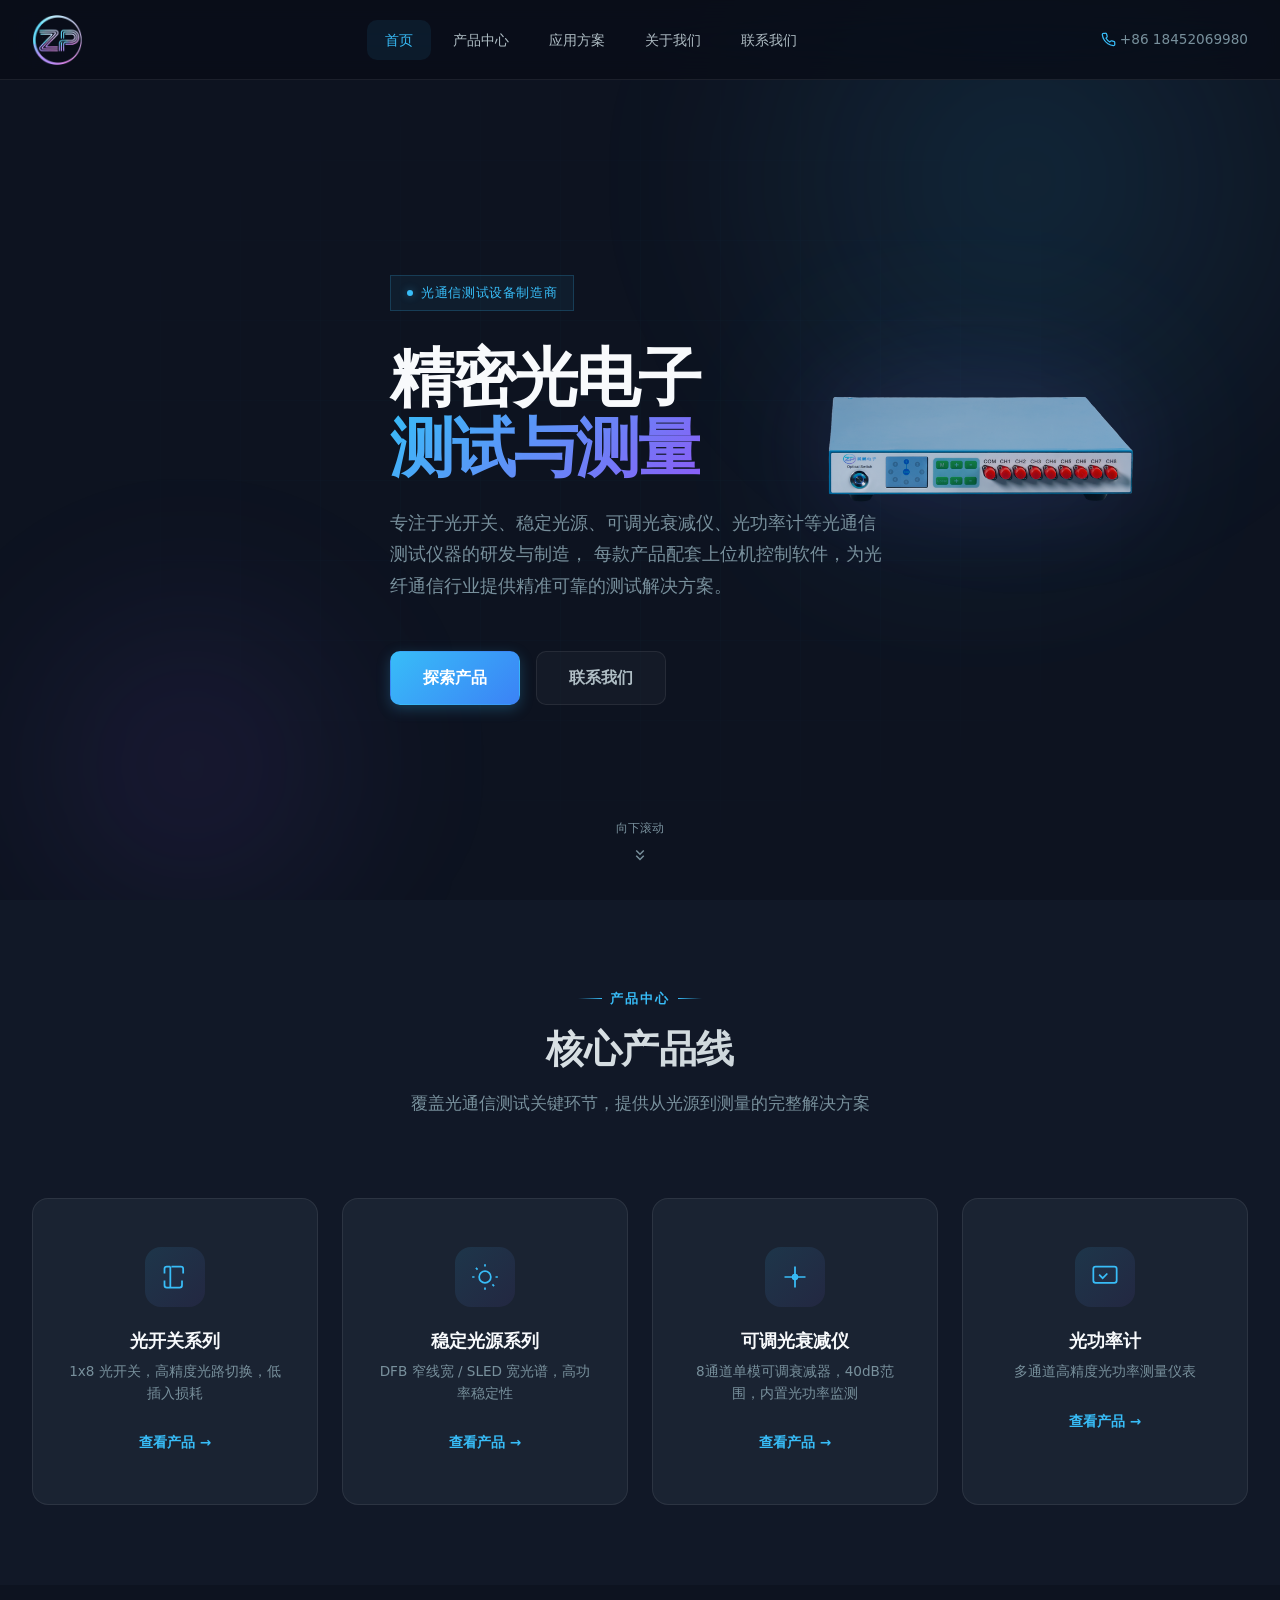
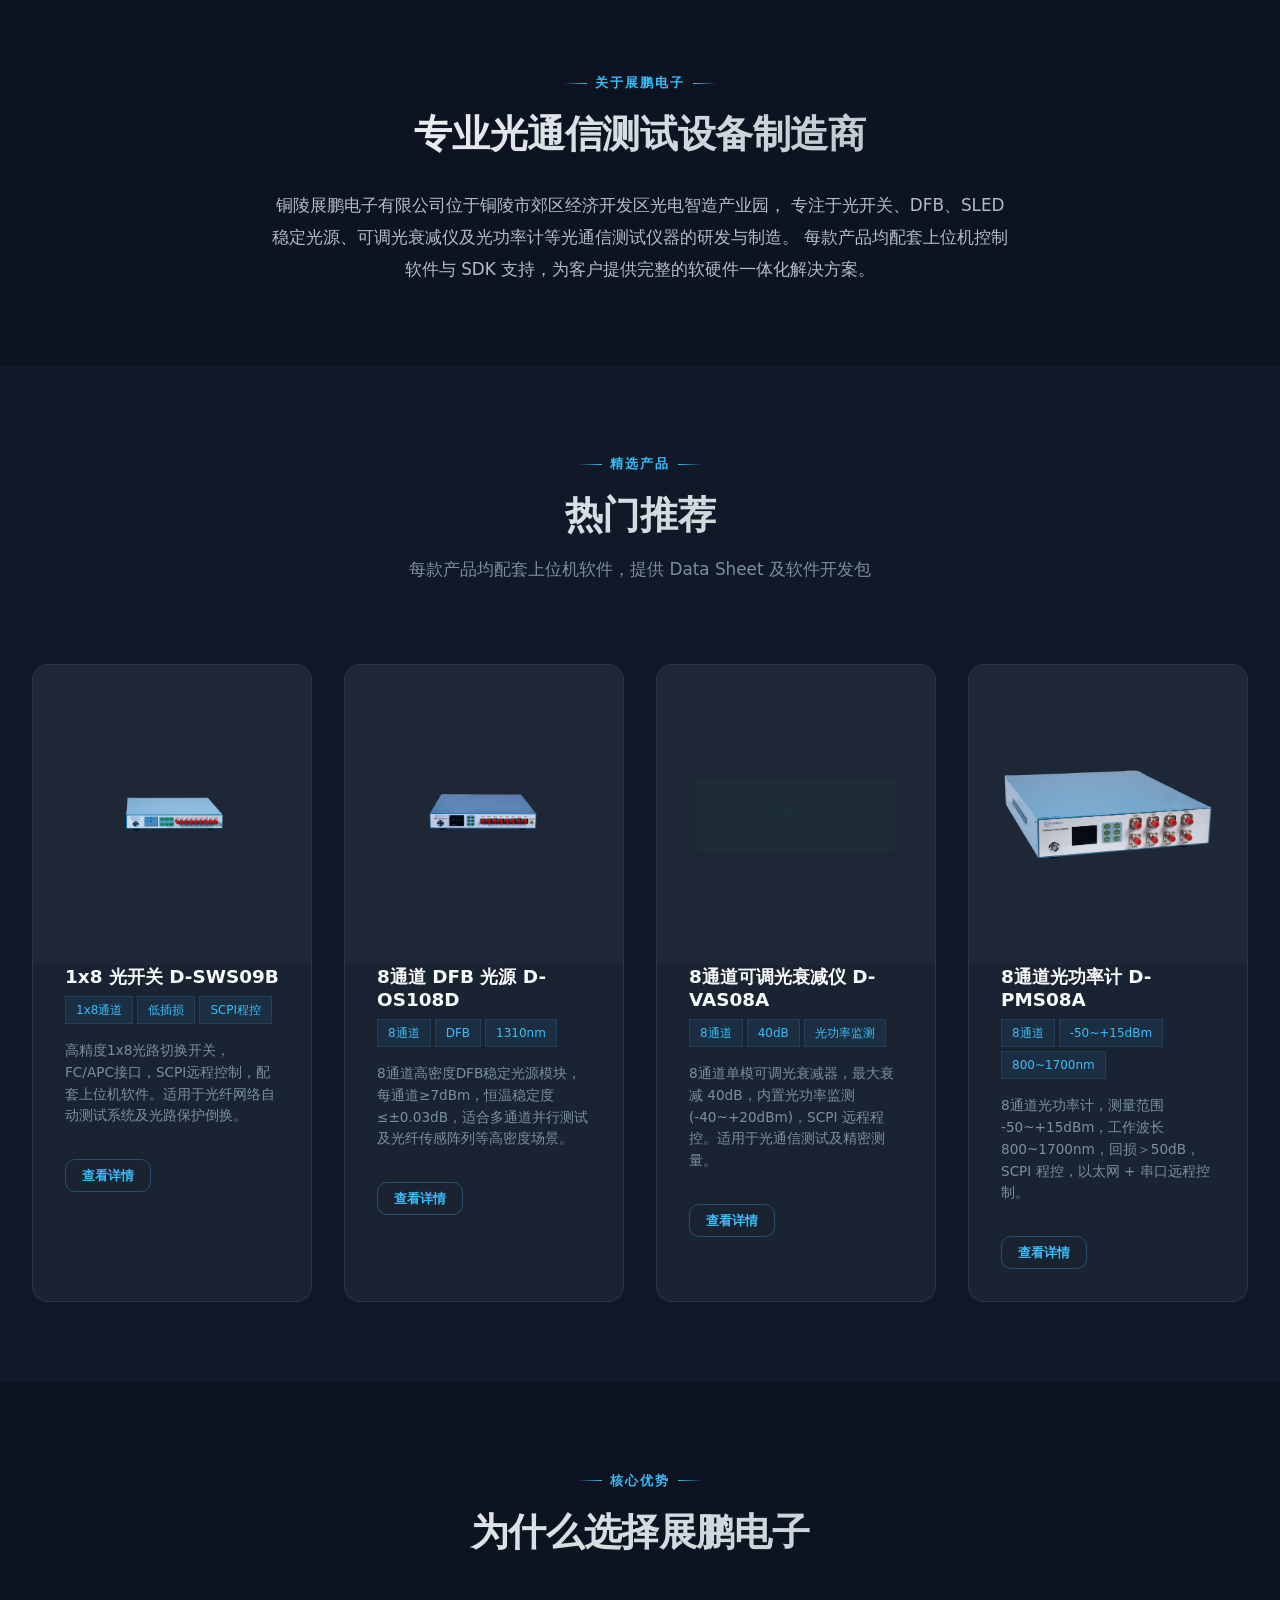
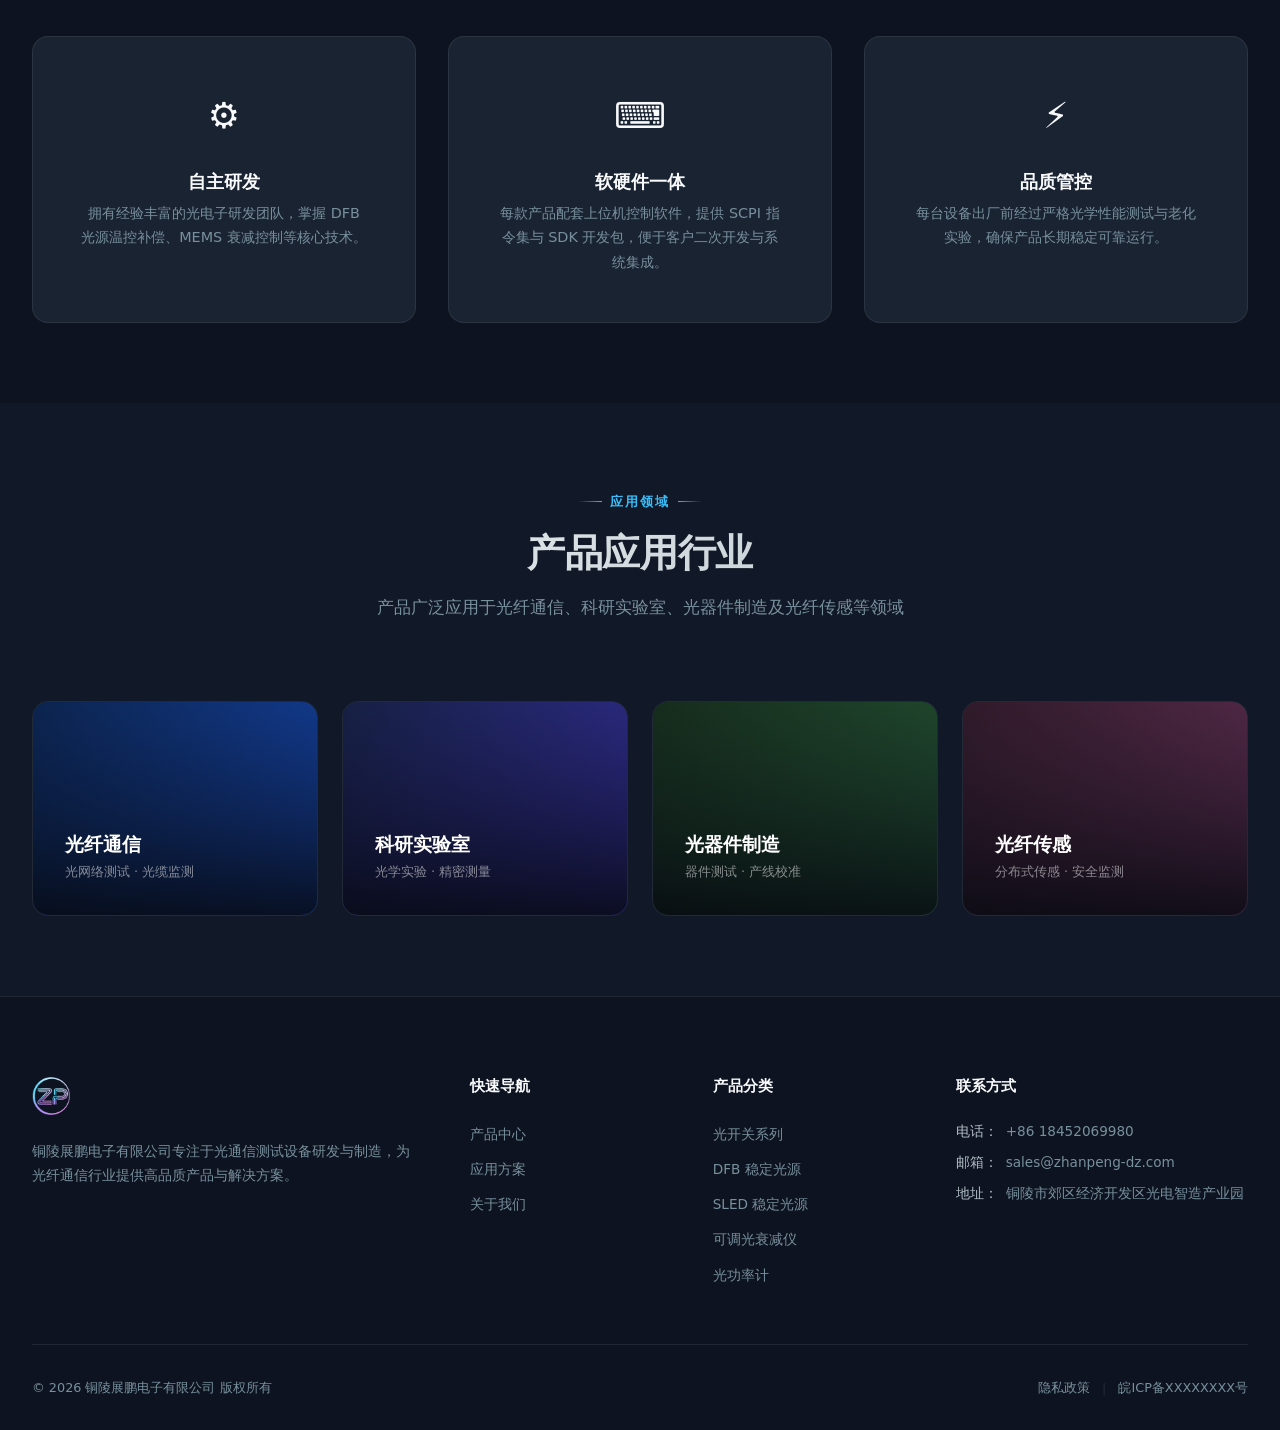
==== index.html @ 1474ac17 "网站最新版：光功率计数据手册导入 + 主页补齐 + 真实产品图" ====
<!DOCTYPE html>
<html lang="zh-CN">
<head>
<meta charset="UTF-8">
<meta name="viewport" content="width=device-width, initial-scale=1.0">
<meta name="description" content="铜陵展鹏电子有限公司 - 专业光通信测试设备制造商，提供光开关、稳定光源、可调光衰减仪、光功率计等光电子测试仪器。">
<title>铜陵展鹏电子有限公司 - 光通信测试设备制造商</title>
<link rel="stylesheet" href="assets/css/main.css">
</head>
<body>

<header class="header">
  <div class="container header__inner">
    <a href="index.html" class="header__logo">
      <img src="assets/images/logo-icon.png" alt="ZP" class="header__logo-icon">
    </a>
    <nav class="nav">
      <ul class="nav__list">
        <li><a href="index.html" class="nav__link nav__link--active">首页</a></li>
        <li><a href="products.html" class="nav__link">产品中心</a></li>
        <li><a href="applications.html" class="nav__link">应用方案</a></li>
        <li><a href="about.html" class="nav__link">关于我们</a></li>
        <li><a href="contact.html" class="nav__link">联系我们</a></li>
      </ul>
    </nav>
    <div class="header__actions">
      <span class="header__phone">
        <svg viewBox="0 0 24 24" fill="none" stroke="currentColor" stroke-width="2"><path d="M22 16.92v3a2 2 0 01-2.18 2 19.79 19.79 0 01-8.63-3.07 19.5 19.5 0 01-6-6 19.79 19.79 0 01-3.07-8.67A2 2 0 014.11 2h3a2 2 0 012 1.72c.127.96.361 1.903.7 2.81a2 2 0 01-.45 2.11L8.09 9.91a16 16 0 006 6l1.27-1.27a2 2 0 012.11-.45c.907.339 1.85.573 2.81.7A2 2 0 0122 16.92z"/></svg>
        +86 18452069980
      </span>
      <button class="header__toggle" aria-label="菜单" aria-expanded="false"><span></span><span></span><span></span></button>
    </div>
  </div>
</header>

<!-- Hero -->
<section class="hero">
  <div class="hero__grid"></div>
  <div class="container">
    <div class="hero__content fade-in">
      <div class="hero__badge">光通信测试设备制造商</div>
      <h1 class="hero__title">精密光电子<br><span>测试与测量</span></h1>
      <p class="hero__desc">
        专注于光开关、稳定光源、可调光衰减仪、光功率计等光通信测试仪器的研发与制造，
        每款产品配套上位机控制软件，为光纤通信行业提供精准可靠的测试解决方案。
      </p>
      <div class="hero__actions">
        <a href="products.html" class="btn btn--primary btn--lg">探索产品</a>
        <a href="contact.html" class="btn btn--ghost btn--lg">联系我们</a>
      </div>
    </div>
    <div class="hero__visual">
      <img src="assets/images/products/D-SWS09B.png" alt="展鹏电子光开关产品">
    </div>
  </div>
  <div class="hero__scroll">
    <span>向下滚动</span>
    <svg width="18" height="18" viewBox="0 0 24 24" fill="none" stroke="currentColor" stroke-width="2"><path d="M7 13l5 5 5-5M7 6l5 5 5-5"/></svg>
  </div>
</section>

<!-- Product Categories -->
<section class="section" id="products">
  <div class="container">
    <div class="section__header fade-in">
      <div class="section__label">产品中心</div>
      <h2 class="section__title">核心产品线</h2>
      <p class="section__subtitle">覆盖光通信测试关键环节，提供从光源到测量的完整解决方案</p>
    </div>

    <div class="product-categories">
      <a href="products.html#optical-switch" class="category-card fade-in fade-in-delay-1">
        <div class="category-card__icon">
          <svg width="28" height="28" viewBox="0 0 24 24" fill="none" stroke="currentColor" stroke-width="1.5"><path d="M8 3H5a2 2 0 00-2 2v4m6-6h8a2 2 0 012 2v4M8 3v18m0-18v18m0 0h8a2 2 0 002-2v-4m-10 6H5a2 2 0 01-2-2v-4"/></svg>
        </div>
        <h3 class="category-card__title">光开关系列</h3>
        <p class="category-card__desc">1x8 光开关，高精度光路切换，低插入损耗</p>
        <span class="category-card__link">查看产品 &rarr;</span>
      </a>
      <a href="products.html#light-source" class="category-card fade-in fade-in-delay-2">
        <div class="category-card__icon">
          <svg width="28" height="28" viewBox="0 0 24 24" fill="none" stroke="currentColor" stroke-width="1.5"><circle cx="12" cy="12" r="5"/><path d="M12 1v2M12 21v2M4.22 4.22l1.42 1.42M18.36 18.36l1.42 1.42M1 12h2M21 12h2"/></svg>
        </div>
        <h3 class="category-card__title">稳定光源系列</h3>
        <p class="category-card__desc">DFB 窄线宽 / SLED 宽光谱，高功率稳定性</p>
        <span class="category-card__link">查看产品 &rarr;</span>
      </a>
      <a href="products.html#voa" class="category-card fade-in fade-in-delay-3">
        <div class="category-card__icon">
          <svg width="28" height="28" viewBox="0 0 24 24" fill="none" stroke="currentColor" stroke-width="1.5"><path d="M12 3v18M3 12h18"/><circle cx="12" cy="12" r="2"/></svg>
        </div>
        <h3 class="category-card__title">可调光衰减仪</h3>
        <p class="category-card__desc">8通道单模可调衰减器，40dB范围，内置光功率监测</p>
        <span class="category-card__link">查看产品 &rarr;</span>
      </a>
      <a href="products.html#opm" class="category-card fade-in fade-in-delay-1">
        <div class="category-card__icon">
          <svg width="28" height="28" viewBox="0 0 24 24" fill="none" stroke="currentColor" stroke-width="1.5"><rect x="2" y="3" width="20" height="14" rx="2"/><path d="M7 10l3 3 4-4"/></svg>
        </div>
        <h3 class="category-card__title">光功率计</h3>
        <p class="category-card__desc">多通道高精度光功率测量仪表</p>
        <span class="category-card__link">查看产品 &rarr;</span>
      </a>
    </div>
  </div>
</section>

<!-- Company Intro -->
<section class="section section--alt">
  <div class="container">
    <div style="text-align: center; max-width: 750px; margin: 0 auto;" class="fade-in">
      <div class="section__label">关于展鹏电子</div>
      <h2 class="section__title" style="margin-bottom: 2rem;">专业光通信测试设备制造商</h2>
      <p style="color: var(--text-secondary); line-height: 1.9; font-size: 1.05rem;">
        铜陵展鹏电子有限公司位于铜陵市郊区经济开发区光电智造产业园，
        专注于光开关、DFB、SLED 稳定光源、可调光衰减仪及光功率计等光通信测试仪器的研发与制造。
        每款产品均配套上位机控制软件与 SDK 支持，为客户提供完整的软硬件一体化解决方案。
      </p>
    </div>
  </div>
</section>

<!-- Featured Products -->
<section class="section">
  <div class="container">
    <div class="section__header fade-in">
      <div class="section__label">精选产品</div>
      <h2 class="section__title">热门推荐</h2>
      <p class="section__subtitle">每款产品均配套上位机软件，提供 Data Sheet 及软件开发包</p>
    </div>

    <div class="product-highlights">
      <div class="product-card fade-in fade-in-delay-1">
        <div class="product-card__image">
          <img src="assets/images/products/D-SWS09B.png" alt="1x8光开关 D-SWS09B">
        </div>
        <div class="product-card__body">
          <h3 class="product-card__title">1x8 光开关 D-SWS09B</h3>
          <div class="product-card__specs">
            <span class="product-card__spec">1x8通道</span><span class="product-card__spec">低插损</span><span class="product-card__spec">SCPI程控</span>
          </div>
          <p class="product-card__desc">高精度1x8光路切换开关，FC/APC接口，SCPI远程控制，配套上位机软件。适用于光纤网络自动测试系统及光路保护倒换。</p>
          <div class="product-card__action">
            <a href="product-detail-sws09.html" class="btn btn--outline btn--sm">查看详情</a>
          </div>
        </div>
      </div>

      <div class="product-card fade-in fade-in-delay-2">
        <div class="product-card__image">
          <img src="assets/images/products/D-OS108D.png" alt="8通道稳定光源 D-OS108D">
        </div>
        <div class="product-card__body">
          <h3 class="product-card__title">8通道 DFB 光源 D-OS108D</h3>
          <div class="product-card__specs">
            <span class="product-card__spec">8通道</span><span class="product-card__spec">DFB</span><span class="product-card__spec">1310nm</span>
          </div>
          <p class="product-card__desc">8通道高密度DFB稳定光源模块，每通道≥7dBm，恒温稳定度≤±0.03dB，适合多通道并行测试及光纤传感阵列等高密度场景。</p>
          <div class="product-card__action">
            <a href="product-detail-os108.html" class="btn btn--outline btn--sm">查看详情</a>
          </div>
        </div>
      </div>

      <div class="product-card fade-in fade-in-delay-3">
        <div class="product-card__image">
          <img src="assets/images/products/D-VAS08A.png" alt="可调光衰减仪 D-VAS08A">
        </div>
        <div class="product-card__body">
          <h3 class="product-card__title">8通道可调光衰减仪 D-VAS08A</h3>
          <div class="product-card__specs">
            <span class="product-card__spec">8通道</span><span class="product-card__spec">40dB</span><span class="product-card__spec">光功率监测</span>
          </div>
          <p class="product-card__desc">8通道单模可调光衰减器，最大衰减 40dB，内置光功率监测(-40~+20dBm)，SCPI 远程程控。适用于光通信测试及精密测量。</p>
          <div class="product-card__action">
            <a href="product-detail-voa.html" class="btn btn--outline btn--sm">查看详情</a>
          </div>
        </div>
      </div>

      <div class="product-card fade-in fade-in-delay-1">
        <div class="product-card__image">
          <img src="assets/images/products/D-PMS08A.png" alt="光功率计 D-PMS08A">
        </div>
        <div class="product-card__body">
          <h3 class="product-card__title">8通道光功率计 D-PMS08A</h3>
          <div class="product-card__specs">
            <span class="product-card__spec">8通道</span><span class="product-card__spec">-50~+15dBm</span><span class="product-card__spec">800~1700nm</span>
          </div>
          <p class="product-card__desc">8通道光功率计，测量范围 -50~+15dBm，工作波长 800~1700nm，回损＞50dB，SCPI 程控，以太网 + 串口远程控制。</p>
          <div class="product-card__action">
            <a href="product-detail-opm.html" class="btn btn--outline btn--sm">查看详情</a>
          </div>
        </div>
      </div>
    </div>
  </div>
</section>

<!-- Advantages -->
<section class="section section--alt">
  <div class="container">
    <div class="section__header fade-in">
      <div class="section__label">核心优势</div>
      <h2 class="section__title">为什么选择展鹏电子</h2>
    </div>
    <div class="advantages">
      <div class="advantage-card fade-in fade-in-delay-1">
        <span class="advantage-card__icon">&#9881;</span>
        <h3 class="advantage-card__title">自主研发</h3>
        <p class="advantage-card__desc">拥有经验丰富的光电子研发团队，掌握 DFB 光源温控补偿、MEMS 衰减控制等核心技术。</p>
      </div>
      <div class="advantage-card fade-in fade-in-delay-2">
        <span class="advantage-card__icon">&#9000;</span>
        <h3 class="advantage-card__title">软硬件一体</h3>
        <p class="advantage-card__desc">每款产品配套上位机控制软件，提供 SCPI 指令集与 SDK 开发包，便于客户二次开发与系统集成。</p>
      </div>
      <div class="advantage-card fade-in fade-in-delay-3">
        <span class="advantage-card__icon">&#9889;</span>
        <h3 class="advantage-card__title">品质管控</h3>
        <p class="advantage-card__desc">每台设备出厂前经过严格光学性能测试与老化实验，确保产品长期稳定可靠运行。</p>
      </div>
    </div>
  </div>
</section>

<!-- Industries -->
<section class="section">
  <div class="container">
    <div class="section__header fade-in">
      <div class="section__label">应用领域</div>
      <h2 class="section__title">产品应用行业</h2>
      <p class="section__subtitle">产品广泛应用于光纤通信、科研实验室、光器件制造及光纤传感等领域</p>
    </div>
    <div class="industries">
      <a href="applications.html" class="industry-card fade-in fade-in-delay-1">
        <div class="industry-card__bg" style="background: linear-gradient(135deg, #0d2b5e, #1a56db);"></div>
        <div class="industry-card__overlay"></div>
        <div class="industry-card__content">
          <h3 class="industry-card__title">光纤通信</h3>
          <p style="color: rgba(255,255,255,0.5); font-size: 0.8rem;">光网络测试 &middot; 光缆监测</p>
        </div>
      </a>
      <a href="applications.html" class="industry-card fade-in fade-in-delay-2">
        <div class="industry-card__bg" style="background: linear-gradient(135deg, #1a2650, #4338ca);"></div>
        <div class="industry-card__overlay"></div>
        <div class="industry-card__content">
          <h3 class="industry-card__title">科研实验室</h3>
          <p style="color: rgba(255,255,255,0.5); font-size: 0.8rem;">光学实验 &middot; 精密测量</p>
        </div>
      </a>
      <a href="applications.html" class="industry-card fade-in fade-in-delay-3">
        <div class="industry-card__bg" style="background: linear-gradient(135deg, #1a3520, #2d6b40);"></div>
        <div class="industry-card__overlay"></div>
        <div class="industry-card__content">
          <h3 class="industry-card__title">光器件制造</h3>
          <p style="color: rgba(255,255,255,0.5); font-size: 0.8rem;">器件测试 &middot; 产线校准</p>
        </div>
      </a>
      <a href="applications.html" class="industry-card fade-in fade-in-delay-3">
        <div class="industry-card__bg" style="background: linear-gradient(135deg, #3a1f30, #7c3a68);"></div>
        <div class="industry-card__overlay"></div>
        <div class="industry-card__content">
          <h3 class="industry-card__title">光纤传感</h3>
          <p style="color: rgba(255,255,255,0.5); font-size: 0.8rem;">分布式传感 &middot; 安全监测</p>
        </div>
      </a>
    </div>
  </div>
</section>

<footer class="footer">
  <div class="container">
    <div class="footer__grid">
      <div class="footer__col">
        <h4 class="footer__col-title"><img src="assets/images/logo-icon.png" alt="ZP" style="height:38px;width:auto;"></h4>
        <p class="footer__about">铜陵展鹏电子有限公司专注于光通信测试设备研发与制造，为光纤通信行业提供高品质产品与解决方案。</p>
      </div>
      <div class="footer__col">
        <h4 class="footer__col-title">快速导航</h4>
        <ul class="footer__links">
          <li><a href="products.html">产品中心</a></li>
          <li><a href="applications.html">应用方案</a></li>
          <li><a href="about.html">关于我们</a></li>
        </ul>
      </div>
      <div class="footer__col">
        <h4 class="footer__col-title">产品分类</h4>
        <ul class="footer__links">
          <li><a href="products.html#optical-switch">光开关系列</a></li>
          <li><a href="products.html#dfb">DFB 稳定光源</a></li>
          <li><a href="products.html#sled">SLED 稳定光源</a></li>
          <li><a href="products.html#voa">可调光衰减仪</a></li>
          <li><a href="products.html#opm">光功率计</a></li>
        </ul>
      </div>
      <div class="footer__col">
        <h4 class="footer__col-title">联系方式</h4>
        <div class="footer__contact-item"><strong>电话：</strong> +86 18452069980</div>
        <div class="footer__contact-item"><strong>邮箱：</strong> sales@zhanpeng-dz.com</div>
        <div class="footer__contact-item"><strong>地址：</strong> 铜陵市郊区经济开发区光电智造产业园</div>
      </div>
    </div>
    <div class="footer__bottom">
      <span>&copy; 2026 铜陵展鹏电子有限公司 版权所有</span>
      <span><a href="privacy.html">隐私政策</a> <span style="margin: 0 0.5rem; color: rgba(255,255,255,0.1);">|</span> <a href="https://beian.miit.gov.cn/" target="_blank" rel="noopener">皖ICP备XXXXXXXX号</a></span>
    </div>
  </div>
</footer>

<button class="back-to-top" aria-label="回到顶部">&uarr;</button>
<script src="assets/js/main.js"></script>
</body>
</html>
---- assets/css/main.css ----
/*!
 * Theme: Zhanpeng Electronics
 * 铜陵展鹏电子有限公司 - 光通信测试设备
 * Design: Industrial Precision / Photonic Tech
 */

/* ============================================
   1. Design Tokens
   ============================================ */
:root {
  /* Brand palette - extracted from ZP logo */
  --brand-cyan: #38bdf8;
  --brand-blue: #3b82f6;
  --brand-indigo: #6366f1;
  --brand-violet: #8b5cf6;
  --brand-purple: #a855f7;

  /* Surface - lightened industrial tech palette */
  --surface-dark: #111827;
  --surface-darker: #0d1320;
  --surface-card: #1a2332;
  --surface-card-hover: #222d3f;
  --surface-muted: #283548;

  /* Text */
  --text-primary: #f8fafc;
  --text-secondary: #b0bec5;
  --text-muted: #78909c;

  /* Accent */
  --accent-glow: rgba(56, 189, 248, 0.45);
  --accent-glow-strong: rgba(99, 102, 241, 0.55);

  /* Borders */
  --border-subtle: rgba(255,255,255,0.08);
  --border-muted: rgba(255,255,255,0.12);
  --border-glow: rgba(56, 189, 248, 0.3);

  /* Typography */
  --font: 'Segoe UI', 'PingFang SC', 'Microsoft YaHei', system-ui, -apple-system, sans-serif;
  --font-mono: 'JetBrains Mono', 'Cascadia Code', 'Consolas', monospace;

  /* Spacing */
  --space-xs: 0.25rem; --space-sm: 0.5rem; --space-md: 1rem;
  --space-lg: 1.5rem; --space-xl: 2rem; --space-2xl: 3rem; --space-3xl: 5rem; --space-4xl: 8rem;

  /* Layout */
  --container: 1280px;
  --header-h: 80px;

  /* Radius */
  --radius-sm: 6px; --radius-md: 10px; --radius-lg: 16px; --radius-xl: 24px;

  /* Shadows */
  --shadow-glow: 0 0 30px var(--accent-glow);
  --shadow-glow-sm: 0 0 12px var(--accent-glow);
  --shadow-card: 0 1px 3px rgba(0,0,0,0.4), 0 1px 2px rgba(0,0,0,0.3);

  /* Transitions */
  --ease: cubic-bezier(0.4, 0, 0.2, 1);
  --fast: 150ms var(--ease);
  --base: 250ms var(--ease);
  --slow: 400ms var(--ease);
}

/* ============================================
   2. Reset & Base
   ============================================ */
*, *::before, *::after { box-sizing: border-box; margin: 0; padding: 0; }

html { scroll-behavior: smooth; -webkit-font-smoothing: antialiased; }

body {
  font-family: var(--font);
  font-size: 1rem;
  line-height: 1.7;
  color: var(--text-primary);
  background: var(--surface-dark);
  overflow-x: hidden;
}

img { max-width: 100%; height: auto; display: block; }
a { color: var(--brand-cyan); text-decoration: none; transition: color var(--fast); }
a:hover { color: var(--brand-blue); }
ul, ol { list-style: none; }

h1, h2, h3, h4, h5, h6 { line-height: 1.25; font-weight: 700; color: var(--text-primary); }
h1 { font-size: clamp(2.4rem, 4vw, 3.6rem); letter-spacing: -0.02em; }
h2 { font-size: clamp(1.8rem, 3vw, 2.6rem); letter-spacing: -0.01em; }
h3 { font-size: 1.3rem; }
h4 { font-size: 1.1rem; }

::selection { background: var(--brand-cyan); color: var(--surface-dark); }

/* Subtle noise texture on body */
body::before {
  content: ''; position: fixed; inset: 0; z-index: -1; opacity: 0.015;
  background-image: url("data:image/svg+xml,%3Csvg viewBox='0 0 256 256' xmlns='http://www.w3.org/2000/svg'%3E%3Cfilter id='n'%3E%3CfeTurbulence type='fractalNoise' baseFrequency='0.9' numOctaves='4' stitchTiles='stitch'/%3E%3C/filter%3E%3Crect width='100%25' height='100%25' filter='url(%23n)'/%3E%3C/svg%3E");
  pointer-events: none;
}

/* ============================================
   3. Container & Section
   ============================================ */
.container { max-width: var(--container); margin: 0 auto; padding: 0 var(--space-xl); }

.section { padding: var(--space-3xl) 0; }
.section--alt { background: var(--surface-darker); }

.section__header { text-align: center; margin-bottom: var(--space-3xl); }
.section__label {
  display: inline-flex; align-items: center; gap: var(--space-sm);
  font-size: 0.8rem; font-weight: 600; text-transform: uppercase; letter-spacing: 0.15em;
  color: var(--brand-cyan); margin-bottom: var(--space-md);
}
.section__label::before {
  content: ''; width: 24px; height: 1px;
  background: linear-gradient(90deg, transparent, var(--brand-cyan));
}
.section__label::after {
  content: ''; width: 24px; height: 1px;
  background: linear-gradient(90deg, var(--brand-cyan), transparent);
}
.section__title {
  font-size: var(--h2, clamp(1.8rem, 3vw, 2.6rem));
  font-weight: 800; margin-bottom: var(--space-md);
  background: linear-gradient(135deg, var(--text-primary) 0%, var(--text-secondary) 100%);
  -webkit-background-clip: text; -webkit-text-fill-color: transparent;
  background-clip: text;
}
.section__subtitle {
  font-size: 1.05rem; color: var(--text-muted); max-width: 600px; margin: 0 auto;
}

/* ============================================
   4. Header
   ============================================ */
.header {
  position: fixed; top: 0; left: 0; right: 0; z-index: 1000;
  height: var(--header-h);
  background: rgba(10, 14, 23, 0.85);
  backdrop-filter: blur(20px) saturate(180%);
  -webkit-backdrop-filter: blur(20px) saturate(180%);
  border-bottom: 1px solid var(--border-subtle);
  transition: all var(--base);
}
.header--scrolled { border-bottom-color: var(--border-glow); box-shadow: 0 4px 30px rgba(0,0,0,0.3); }

.header__inner {
  display: flex; align-items: center; justify-content: space-between;
  height: var(--header-h);
}
.header__logo { display: flex; align-items: center; gap: 12px; flex-shrink: 0; text-decoration: none; }
.header__logo-icon { height: 50px; width: auto; }

.nav__list { display: flex; gap: 4px; }
.nav__link {
  display: block; padding: 8px 18px; font-size: 0.9rem; font-weight: 500;
  color: var(--text-secondary); border-radius: var(--radius-md);
  transition: all var(--fast); position: relative;
}
.nav__link:hover { color: var(--text-primary); background: rgba(255,255,255,0.04); }
.nav__link--active {
  color: var(--brand-cyan); background: rgba(56,189,248,0.08);
}

.header__actions { display: flex; align-items: center; gap: var(--space-md); }
.header__phone {
  display: flex; align-items: center; gap: var(--space-xs);
  font-size: 0.85rem; color: var(--text-muted);
}
.header__phone svg { width: 15px; height: 15px; color: var(--brand-cyan); }
.header__toggle { display: none; flex-direction: column; gap: 5px; background: none;
  border: none; cursor: pointer; padding: var(--space-sm);
}
.header__toggle span { display: block; width: 22px; height: 2px; background: var(--text-secondary);
  border-radius: 2px; transition: all var(--fast);
}

/* ============================================
   5. Buttons
   ============================================ */
.btn {
  display: inline-flex; align-items: center; justify-content: center; gap: var(--space-sm);
  padding: 10px 24px; font-size: 0.875rem; font-weight: 600; font-family: inherit;
  border-radius: var(--radius-md); border: 1px solid transparent;
  cursor: pointer; transition: all var(--base); white-space: nowrap; text-decoration: none;
  line-height: 1.5;
}
.btn--primary {
  background: linear-gradient(135deg, var(--brand-cyan), var(--brand-blue));
  color: #fff; border-color: transparent;
  box-shadow: 0 4px 14px rgba(56,189,248,0.25);
}
.btn--primary:hover {
  transform: translateY(-2px);
  box-shadow: 0 6px 24px rgba(56,189,248,0.4);
  color: #fff;
}
.btn--outline {
  background: transparent; color: var(--brand-cyan);
  border-color: var(--border-glow);
}
.btn--outline:hover {
  background: rgba(56,189,248,0.1); color: var(--brand-cyan);
  border-color: var(--brand-cyan); transform: translateY(-1px);
}
.btn--ghost {
  background: rgba(255,255,255,0.03); color: var(--text-secondary);
  border-color: var(--border-subtle);
}
.btn--ghost:hover { background: rgba(255,255,255,0.06); color: var(--text-primary); }
.btn--lg { padding: 14px 32px; font-size: 1rem; }
.btn--sm { padding: 6px 16px; font-size: 0.8rem; }

/* ============================================
   6. Hero
   ============================================ */
.hero {
  position: relative; min-height: 100vh; display: flex; align-items: center;
  background: var(--surface-darker); padding-top: var(--header-h); overflow: hidden;
}
/* Animated gradient orbs */
.hero::before {
  content: ''; position: absolute; top: -20%; right: -10%; width: 60%; height: 80%;
  background: radial-gradient(circle at center, rgba(56,189,248,0.12) 0%, transparent 70%);
  border-radius: 50%; filter: blur(60px); animation: heroFloat 8s ease-in-out infinite;
}
.hero::after {
  content: ''; position: absolute; bottom: -10%; left: -5%; width: 40%; height: 50%;
  background: radial-gradient(circle at center, rgba(139,92,246,0.1) 0%, transparent 70%);
  border-radius: 50%; filter: blur(60px); animation: heroFloat 10s ease-in-out infinite reverse;
}
@keyframes heroFloat {
  0%, 100% { transform: translate(0, 0) scale(1); }
  33% { transform: translate(30px, -20px) scale(1.05); }
  66% { transform: translate(-20px, 15px) scale(0.95); }
}

/* Grid lines */
.hero__grid {
  position: absolute; inset: 0; opacity: 0.03;
  background-image:
    linear-gradient(rgba(56,189,248,0.5) 1px, transparent 1px),
    linear-gradient(90deg, rgba(56,189,248,0.5) 1px, transparent 1px);
  background-size: 80px 80px;
  mask-image: radial-gradient(ellipse at center, black 30%, transparent 70%);
}

.hero__content { position: relative; z-index: 3; max-width: 620px; }
.hero__badge {
  display: inline-flex; align-items: center; gap: var(--space-sm);
  padding: 6px 16px; font-size: 0.8rem; font-weight: 500; letter-spacing: 0.05em;
  color: var(--brand-cyan); margin-bottom: var(--space-xl);
  border: 1px solid rgba(56,189,248,0.2); border-radius: var(--radius-full);
  background: rgba(56,189,248,0.06);
}
.hero__badge::before { content: ''; width: 6px; height: 6px; border-radius: 50%;
  background: var(--brand-cyan); box-shadow: 0 0 8px var(--accent-glow);
  animation: pulse 2s infinite;
}
@keyframes pulse { 0%,100% { opacity: 1; } 50% { opacity: 0.3; } }

.hero__title {
  font-size: clamp(2.6rem, 5vw, 4rem); font-weight: 900; line-height: 1.1;
  margin-bottom: var(--space-lg); color: var(--text-primary); letter-spacing: -0.03em;
}
.hero__title span {
  background: linear-gradient(135deg, var(--brand-cyan), var(--brand-violet));
  -webkit-background-clip: text; -webkit-text-fill-color: transparent;
  background-clip: text;
}
.hero__desc {
  font-size: 1.1rem; color: var(--text-muted); line-height: 1.8;
  margin-bottom: var(--space-2xl); max-width: 500px;
}
.hero__actions { display: flex; gap: var(--space-md); flex-wrap: wrap; }

.hero__visual {
  position: absolute; right: -2%; top: 50%; transform: translateY(-50%); z-index: 2;
  width: 52%; max-width: 750px;
}

/* Also increase hero product visual image sizing on index */
.hero__visual img {
  width: 100%; height: auto; opacity: 0.85;
  filter: drop-shadow(0 0 100px rgba(56,189,248,0.2)) drop-shadow(0 0 50px rgba(139,92,246,0.15));
}
.hero__scroll {
  position: absolute; bottom: 36px; left: 50%; transform: translateX(-50%); z-index: 3;
  display: flex; flex-direction: column; align-items: center; gap: var(--space-sm);
  color: var(--text-muted); font-size: 0.75rem; animation: bounce 2s infinite;
}
@keyframes bounce {
  0%, 20%, 50%, 80%, 100% { transform: translateX(-50%) translateY(0); }
  40% { transform: translateX(-50%) translateY(-6px); }
  60% { transform: translateX(-50%) translateY(-3px); }
}

/* ============================================
   7. Product Category Cards (Home)
   ============================================ */
.product-categories {
  display: grid; grid-template-columns: repeat(4, 1fr); gap: var(--space-lg);
}
.category-card {
  position: relative; padding: var(--space-2xl) var(--space-xl);
  background: var(--surface-card); border: 1px solid var(--border-subtle);
  border-radius: var(--radius-lg); text-align: center;
  transition: all var(--base); overflow: hidden;
  text-decoration: none; color: inherit; display: block;
}
.category-card::before {
  content: ''; position: absolute; top: 0; left: 50%; transform: translateX(-50%);
  width: 60%; height: 1px;
  background: linear-gradient(90deg, transparent, var(--brand-cyan), transparent);
  opacity: 0; transition: opacity var(--base);
}
.category-card:hover {
  border-color: var(--border-glow); transform: translateY(-6px);
  box-shadow: 0 12px 40px rgba(0,0,0,0.4), 0 0 30px rgba(56,189,248,0.08);
  background: var(--surface-card-hover);
}
.category-card:hover::before { opacity: 1; }
.category-card__icon {
  display: inline-flex; align-items: center; justify-content: center;
  width: 60px; height: 60px; margin-bottom: var(--space-lg);
  border-radius: var(--radius-lg);
  background: linear-gradient(135deg, rgba(56,189,248,0.12), rgba(139,92,246,0.08));
  color: var(--brand-cyan); font-size: 26px;
}
.category-card__icon svg { width: 28px; height: 28px; }
.category-card__title { font-size: 1.1rem; font-weight: 700; margin-bottom: var(--space-sm); color: var(--text-primary); }
.category-card__desc { font-size: 0.85rem; color: var(--text-muted); line-height: 1.6; margin-bottom: var(--space-lg); }
.category-card__link { font-size: 0.85rem; font-weight: 600; color: var(--brand-cyan); }

/* ============================================
   8. Featured Product Cards
   ============================================ */
.product-highlights { display: grid; grid-template-columns: repeat(4, 1fr); gap: var(--space-xl); }

.product-card {
  background: var(--surface-card); border: 1px solid var(--border-subtle);
  border-radius: var(--radius-lg); overflow: hidden;
  transition: all var(--base);
}
.product-card:hover {
  border-color: var(--border-glow); transform: translateY(-4px);
  box-shadow: 0 12px 40px rgba(0,0,0,0.4);
}
.product-card__image {
  width: 100%; height: 300px; display: flex; align-items: center; justify-content: center;
  padding: var(--space-lg); background: rgba(255,255,255,0.02);
}
.product-card__image img { max-width: 92%; max-height: 92%; object-fit: contain; }
.product-card__body { padding: 0 var(--space-xl) var(--space-xl); }

.product-card__title { font-size: 1.15rem; font-weight: 700; margin-bottom: var(--space-sm); }
.product-card__specs { display: flex; flex-wrap: wrap; gap: var(--space-xs); margin-bottom: var(--space-md); }
.product-card__spec {
  display: inline-block; padding: 3px 10px; font-size: 0.75rem; font-weight: 500;
  color: var(--brand-cyan); background: rgba(56,189,248,0.08);
  border: 1px solid rgba(56,189,248,0.12); border-radius: var(--radius-full);
}
.product-card__desc { color: var(--text-muted); font-size: 0.85rem; line-height: 1.6; margin-bottom: var(--space-lg); }
.product-card__action { padding-top: var(--space-sm); }

/* ============================================
   9. Product Grid (List Page)
   ============================================ */
.product-grid { display: grid; grid-template-columns: repeat(3, 1fr); gap: var(--space-xl); }

.product-grid-card {
  background: var(--surface-card); border: 1px solid var(--border-subtle);
  border-radius: var(--radius-lg); overflow: hidden; transition: all var(--base);
}
.product-grid-card:hover {
  border-color: var(--border-glow); transform: translateY(-4px);
  box-shadow: 0 12px 40px rgba(0,0,0,0.4);
}
.product-grid-card__image {
  width: 100%; height: 300px; display: flex; align-items: center; justify-content: center;
  padding: var(--space-lg); background: rgba(255,255,255,0.02);
}
.product-grid-card__image img { max-width: 92%; max-height: 92%; object-fit: contain; }
.product-grid-card__body { padding: var(--space-xl); }
.product-grid-card__title { font-size: 1.1rem; font-weight: 700; margin-bottom: var(--space-sm); }
.product-grid-card__specs { display: flex; flex-wrap: wrap; gap: var(--space-xs); margin-bottom: var(--space-md); }
.product-grid-card__spec {
  display: inline-block; padding: 3px 10px; font-size: 0.72rem; font-weight: 500;
  color: var(--text-muted); background: rgba(255,255,255,0.03);
  border: 1px solid var(--border-subtle); border-radius: var(--radius-full);
}
.product-grid-card__action { display: flex; gap: var(--space-sm); align-items: center; flex-wrap: wrap; }

/* ============================================
   10. Advantages
   ============================================ */
.advantages { display: grid; grid-template-columns: repeat(3, 1fr); gap: var(--space-xl); }
.advantage-card {
  text-align: center; padding: var(--space-2xl);
  background: var(--surface-card); border: 1px solid var(--border-subtle);
  border-radius: var(--radius-lg); transition: all var(--base);
}
.advantage-card:hover {
  border-color: var(--border-glow);
  box-shadow: 0 8px 30px rgba(0,0,0,0.3);
}
.advantage-card__icon {
  font-size: 36px; margin-bottom: var(--space-lg); display: block;
}
.advantage-card__title { font-size: 1.15rem; font-weight: 700; margin-bottom: var(--space-sm); }
.advantage-card__desc { color: var(--text-muted); font-size: 0.9rem; line-height: 1.7; }

/* ============================================
   11. Industries
   ============================================ */
.industries { display: grid; grid-template-columns: repeat(4, 1fr); gap: var(--space-lg); }
.industry-card {
  position: relative; border-radius: var(--radius-lg); overflow: hidden;
  aspect-ratio: 4/3; cursor: pointer; text-decoration: none; display: block;
  border: 1px solid var(--border-subtle); transition: all var(--base);
}
.industry-card__bg {
  position: absolute; inset: 0; transition: transform var(--slow);
}
.industry-card:hover .industry-card__bg { transform: scale(1.06); }
.industry-card:hover { border-color: var(--border-glow); }
.industry-card__overlay {
  position: absolute; inset: 0;
  background: linear-gradient(to top, rgba(6,9,16,0.9) 0%, rgba(6,9,16,0.2) 100%);
}
.industry-card__content { position: absolute; bottom: 0; left: 0; right: 0; padding: var(--space-xl); }
.industry-card__title { font-size: 1.2rem; font-weight: 700; color: #fff; margin-bottom: 4px; }

/* ============================================
   12. Company Stats Bar
   ============================================ */
.stats-bar {
  background: var(--surface-card); border: 1px solid var(--border-subtle);
  border-radius: var(--radius-lg); padding: var(--space-2xl);
  display: grid; grid-template-columns: repeat(3, 1fr); gap: var(--space-2xl);
  text-align: center;
}
.stat-item__value {
  font-size: 2.4rem; font-weight: 900; line-height: 1.1;
  background: linear-gradient(135deg, var(--brand-cyan), var(--brand-violet));
  -webkit-background-clip: text; -webkit-text-fill-color: transparent;
  background-clip: text;
}
.stat-item__label { font-size: 0.85rem; color: var(--text-muted); margin-top: var(--space-xs); }

/* ============================================
   13. Page Banner (Inner Pages)
   ============================================ */
.page-banner {
  background: var(--surface-darker); padding: calc(var(--header-h) + var(--space-3xl)) 0 var(--space-2xl);
  text-align: center; position: relative; overflow: hidden;
  border-bottom: 1px solid var(--border-subtle);
}
.page-banner::before {
  content: ''; position: absolute; top: 0; left: 50%; transform: translateX(-50%);
  width: 400px; height: 200px;
  background: radial-gradient(circle at center, rgba(56,189,248,0.1) 0%, transparent 70%);
  pointer-events: none;
}
.page-banner__title { margin-bottom: var(--space-sm); }
.page-banner__breadcrumb {
  display: flex; align-items: center; justify-content: center; gap: var(--space-sm);
  font-size: 0.85rem; color: var(--text-muted);
}
.page-banner__breadcrumb a { color: var(--text-secondary); }
.page-banner__breadcrumb a:hover { color: var(--brand-cyan); }

/* ============================================
   14. Product Detail
   ============================================ */
.product-detail { display: grid; grid-template-columns: 1.3fr 1fr; gap: var(--space-3xl); align-items: start; }
.product-detail__gallery { position: sticky; top: calc(var(--header-h) + var(--space-xl)); }
.product-detail__main-image {
  background: rgba(255,255,255,0.02); border: 1px solid var(--border-subtle);
  border-radius: var(--radius-lg); display: flex;
  align-items: center; justify-content: center; margin-bottom: var(--space-md); overflow: hidden;
  min-height: 450px;
}
.product-detail__main-image img { max-width: 96%; max-height: 480px; object-fit: contain; }
.product-detail__info h1 { font-size: 2rem; margin-bottom: var(--space-lg); }
.product-detail__meta { display: flex; gap: var(--space-2xl); margin-bottom: var(--space-xl);
  padding-bottom: var(--space-xl); border-bottom: 1px solid var(--border-subtle);
}
.product-detail__meta-item { display: flex; flex-direction: column; }
.product-detail__meta-label { font-size: 0.75rem; color: var(--text-muted); text-transform: uppercase; letter-spacing: 0.05em; }
.product-detail__meta-value { font-weight: 700; color: var(--text-primary); margin-top: 2px; }

/* Specs Table */
.specs-table { width: 100%; border-collapse: collapse; }
.specs-table th, .specs-table td {
  padding: 14px 18px; text-align: left; font-size: 0.9rem;
  border-bottom: 1px solid var(--border-subtle);
}
.specs-table th { background: rgba(255,255,255,0.02); font-weight: 600; color: var(--text-secondary);
  width: 30%; }
.specs-table tr:hover td { background: rgba(255,255,255,0.01); }
.specs-table thead th {
  background: rgba(56,189,248,0.06); color: var(--brand-cyan);
  border-bottom: 1px solid var(--border-glow); text-align: center;
}
.specs-table thead th:first-child { text-align: left; }

/* Download box */
.download-box {
  background: var(--surface-card); border: 1px solid var(--border-subtle);
  border-radius: var(--radius-lg); padding: var(--space-xl);
}
.download-box__label { display: flex; align-items: center; gap: var(--space-sm); margin-bottom: var(--space-md); }
.download-box__label svg { color: var(--brand-cyan); }

/* ============================================
   15. About Page
   ============================================ */
.about-intro { display: grid; grid-template-columns: 1fr 1fr; gap: var(--space-3xl); align-items: center; }
.about-intro__image {
  border-radius: var(--radius-lg); overflow: hidden; aspect-ratio: 4/3;
  background: var(--surface-card); display: flex; align-items: center; justify-content: center;
  border: 1px solid var(--border-subtle);
}

/* Timeline */
.timeline { position: relative; padding: var(--space-xl) 0; max-width: 600px; margin: 0 auto; }
.timeline::before {
  content: ''; position: absolute; top: 0; bottom: 0; left: 20px; width: 1px;
  background: linear-gradient(to bottom, var(--brand-cyan), var(--brand-violet), transparent);
}
.timeline__item { display: flex; margin-bottom: var(--space-2xl); position: relative; }
.timeline__dot {
  position: absolute; left: 20px; top: 4px; transform: translateX(-50%);
  width: 12px; height: 12px; background: var(--brand-cyan); border-radius: 50%;
  box-shadow: 0 0 12px var(--accent-glow);
  border: 2px solid var(--surface-dark);
}
.timeline__content { margin-left: 50px; }
.timeline__year { font-size: 1.4rem; font-weight: 800; color: var(--brand-cyan); margin-bottom: var(--space-xs); }

/* ============================================
   16. Contact Page
   ============================================ */
.contact-info__item { display: flex; gap: var(--space-lg); margin-bottom: var(--space-xl); }
.contact-info__icon {
  flex-shrink: 0; width: 48px; height: 48px; border-radius: var(--radius-md);
  display: flex; align-items: center; justify-content: center;
  background: rgba(56,189,248,0.08); color: var(--brand-cyan);
  border: 1px solid rgba(56,189,248,0.15);
}
.contact-info__icon svg { width: 20px; height: 20px; }
.contact-info__title { font-weight: 700; margin-bottom: 2px; }
.contact-info__value { color: var(--text-secondary); font-size: 0.9rem; }
.contact-map {
  background: var(--surface-card); border: 1px solid var(--border-subtle);
  border-radius: var(--radius-lg); height: 350px; display: flex;
  align-items: center; justify-content: center; color: var(--text-muted);
}

/* ============================================
   17. Footer
   ============================================ */
.footer {
  background: var(--surface-darker); border-top: 1px solid var(--border-subtle);
  padding: var(--space-3xl) 0 0;
}
.footer__grid {
  display: grid; grid-template-columns: 2fr 1fr 1fr 1.5fr; gap: var(--space-2xl);
  padding-bottom: var(--space-2xl); border-bottom: 1px solid var(--border-subtle);
}
.footer__col-title { font-size: 0.95rem; font-weight: 700; color: var(--text-primary); margin-bottom: var(--space-lg); }
.footer__about { font-size: 0.85rem; color: var(--text-muted); line-height: 1.8; }
.footer__links li { margin-bottom: 8px; }
.footer__links a { color: var(--text-muted); font-size: 0.85rem; transition: color var(--fast); }
.footer__links a:hover { color: var(--brand-cyan); }
.footer__contact-item { display: flex; gap: var(--space-sm); font-size: 0.85rem; color: var(--text-muted); margin-bottom: 8px; }
.footer__contact-item strong { color: var(--text-secondary); font-weight: 500; }
.footer__bottom {
  padding: var(--space-xl) 0; display: flex; justify-content: space-between;
  align-items: center; font-size: 0.8rem; color: var(--text-muted); flex-wrap: wrap; gap: var(--space-md);
}
.footer__bottom a { color: var(--text-muted); }
.footer__bottom a:hover { color: var(--brand-cyan); }

/* ============================================
   18. Back to Top
   ============================================ */
.back-to-top {
  position: fixed; bottom: 30px; right: 30px; width: 44px; height: 44px;
  background: var(--surface-card); color: var(--brand-cyan); border: 1px solid var(--border-glow);
  border-radius: 50%; cursor: pointer; display: flex; align-items: center; justify-content: center;
  font-size: 18px; z-index: 999; opacity: 0; transform: translateY(20px);
  transition: all var(--base); pointer-events: none;
}
.back-to-top--visible { opacity: 1; transform: translateY(0); pointer-events: auto; }
.back-to-top:hover {
  background: rgba(56,189,248,0.12);
  box-shadow: 0 0 20px rgba(56,189,248,0.2);
  transform: translateY(-3px);
}

/* ============================================
   19. Animations
   ============================================ */
.fade-in { opacity: 0; transform: translateY(30px); transition: opacity 0.7s var(--ease), transform 0.7s var(--ease); }
.fade-in--visible { opacity: 1; transform: translateY(0); }
.fade-in-delay-1 { transition-delay: 0.1s; }
.fade-in-delay-2 { transition-delay: 0.2s; }
.fade-in-delay-3 { transition-delay: 0.3s; }

/* ============================================
   20. Product Filter
   ============================================ */
.product-filter { display: flex; justify-content: center; gap: var(--space-sm); margin-bottom: var(--space-3xl); flex-wrap: wrap; }
.product-filter__btn {
  padding: 8px 20px; border: 1px solid var(--border-muted); border-radius: var(--radius-full);
  background: transparent; color: var(--text-secondary); font-size: 0.85rem; cursor: pointer; transition: all var(--fast);
}
.product-filter__btn:hover { border-color: var(--brand-cyan); color: var(--brand-cyan); }
.product-filter__btn--active {
  background: rgba(56,189,248,0.1); color: var(--brand-cyan); border-color: var(--brand-cyan);
}

/* ============================================
   21. Pagination
   ============================================ */
.pagination { display: flex; justify-content: center; gap: var(--space-sm); margin-top: var(--space-3xl); }
.pagination__btn {
  display: inline-flex; align-items: center; justify-content: center; min-width: 42px; height: 42px;
  padding: 0 14px; border: 1px solid var(--border-muted); border-radius: var(--radius-sm);
  background: transparent; color: var(--text-secondary); font-size: 0.85rem; cursor: pointer; transition: all var(--fast);
}
.pagination__btn:hover, .pagination__btn--active {
  background: var(--brand-cyan); color: var(--surface-dark); border-color: var(--brand-cyan);
}

/* ============================================
   22. Coming Soon Badge
   ============================================ */
.badge-soon {
  display: inline-block; padding: 4px 12px; font-size: 0.72rem; font-weight: 600;
  color: #f59e0b; background: rgba(245,158,11,0.1); border: 1px solid rgba(245,158,11,0.2);
  border-radius: var(--radius-full);
}
.badge-published {
  display: inline-block; padding: 4px 12px; font-size: 0.72rem; font-weight: 600;
  color: #10b981; background: rgba(16,185,129,0.1); border: 1px solid rgba(16,185,129,0.2);
  border-radius: var(--radius-full);
}

/* ============================================
   23. Responsive
   ============================================ */
@media (max-width: 1024px) {
  .product-categories { grid-template-columns: repeat(2, 1fr); }
  .product-highlights { grid-template-columns: repeat(2, 1fr); }
  .product-grid { grid-template-columns: repeat(2, 1fr); }
  .advantages { grid-template-columns: repeat(2, 1fr); }
  .industries { grid-template-columns: repeat(2, 1fr); }
  .footer__grid { grid-template-columns: repeat(2, 1fr); }
  .product-detail { grid-template-columns: 1fr; }
  .about-intro { grid-template-columns: 1fr; }
  .hero__visual { display: none; }
  .hero__content { max-width: 100%; text-align: center; }
  .hero__actions { justify-content: center; }
  .hero__desc { max-width: 100%; }
}

@media (max-width: 768px) {
  :root { --header-h: 60px; }
  .container { padding: 0 var(--space-lg); }
  .section { padding: var(--space-2xl) 0; }

  .nav { position: fixed; top: var(--header-h); left: 0; right: 0; bottom: 0;
    background: rgba(10,14,23,0.98); backdrop-filter: blur(20px);
    flex-direction: column; padding: var(--space-xl); transform: translateX(100%);
    transition: transform var(--base); z-index: 999;
  }
  .nav--open { transform: translateX(0); }
  .nav__list { flex-direction: column; width: 100%; }
  .nav__link { padding: var(--space-md); font-size: 1rem; }

  .header__toggle { display: flex; }
  .header__phone { display: none; }

  .product-categories { grid-template-columns: 1fr; }
  .product-highlights { grid-template-columns: 1fr; }
  .product-grid { grid-template-columns: 1fr; }
  .advantages { grid-template-columns: 1fr; }
  .industries { grid-template-columns: 1fr; }
  .footer__grid { grid-template-columns: 1fr; }
  .stats-bar { grid-template-columns: 1fr; gap: var(--space-xl); }
  .product-card { flex-direction: column; }
  .product-card__image { height: 220px; }
  .product-grid-card__image { height: 220px; }
  .timeline::before { left: 20px; }
  .timeline__content { margin-left: 50px; width: auto; }
}
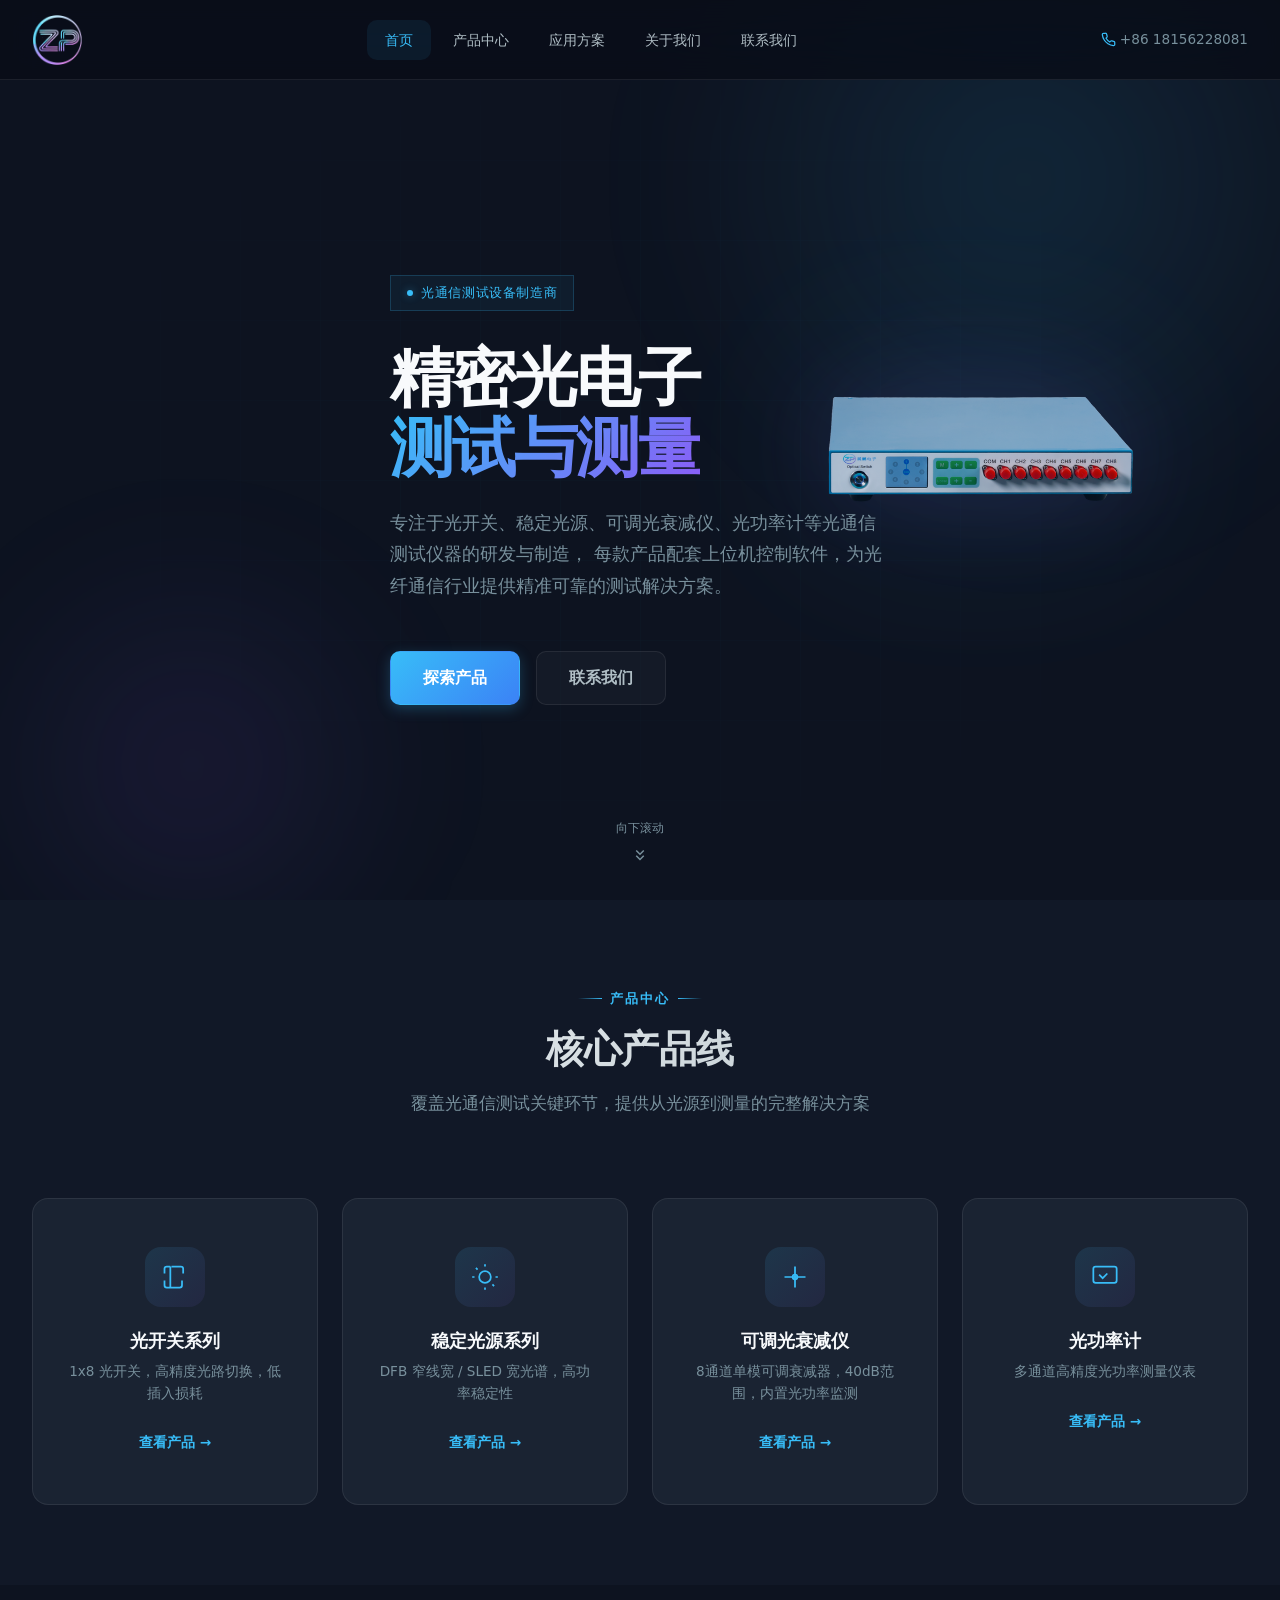
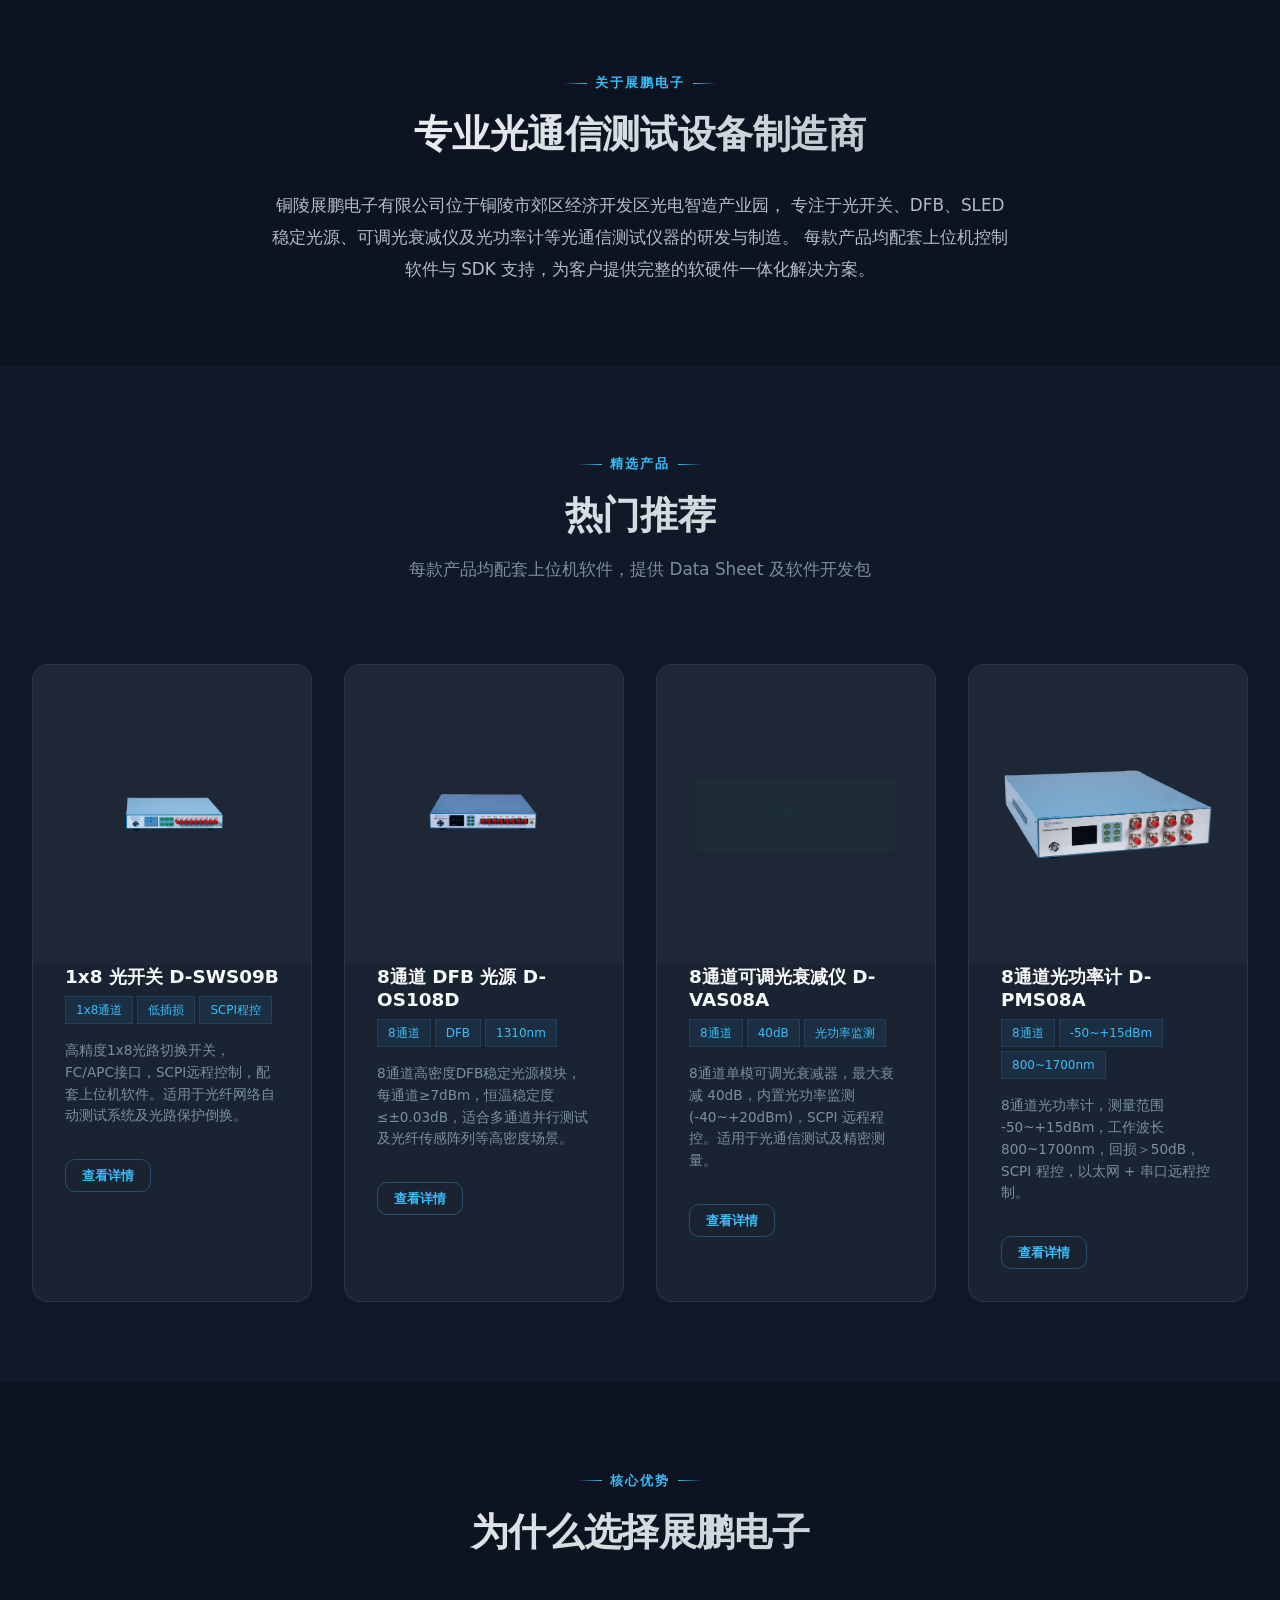
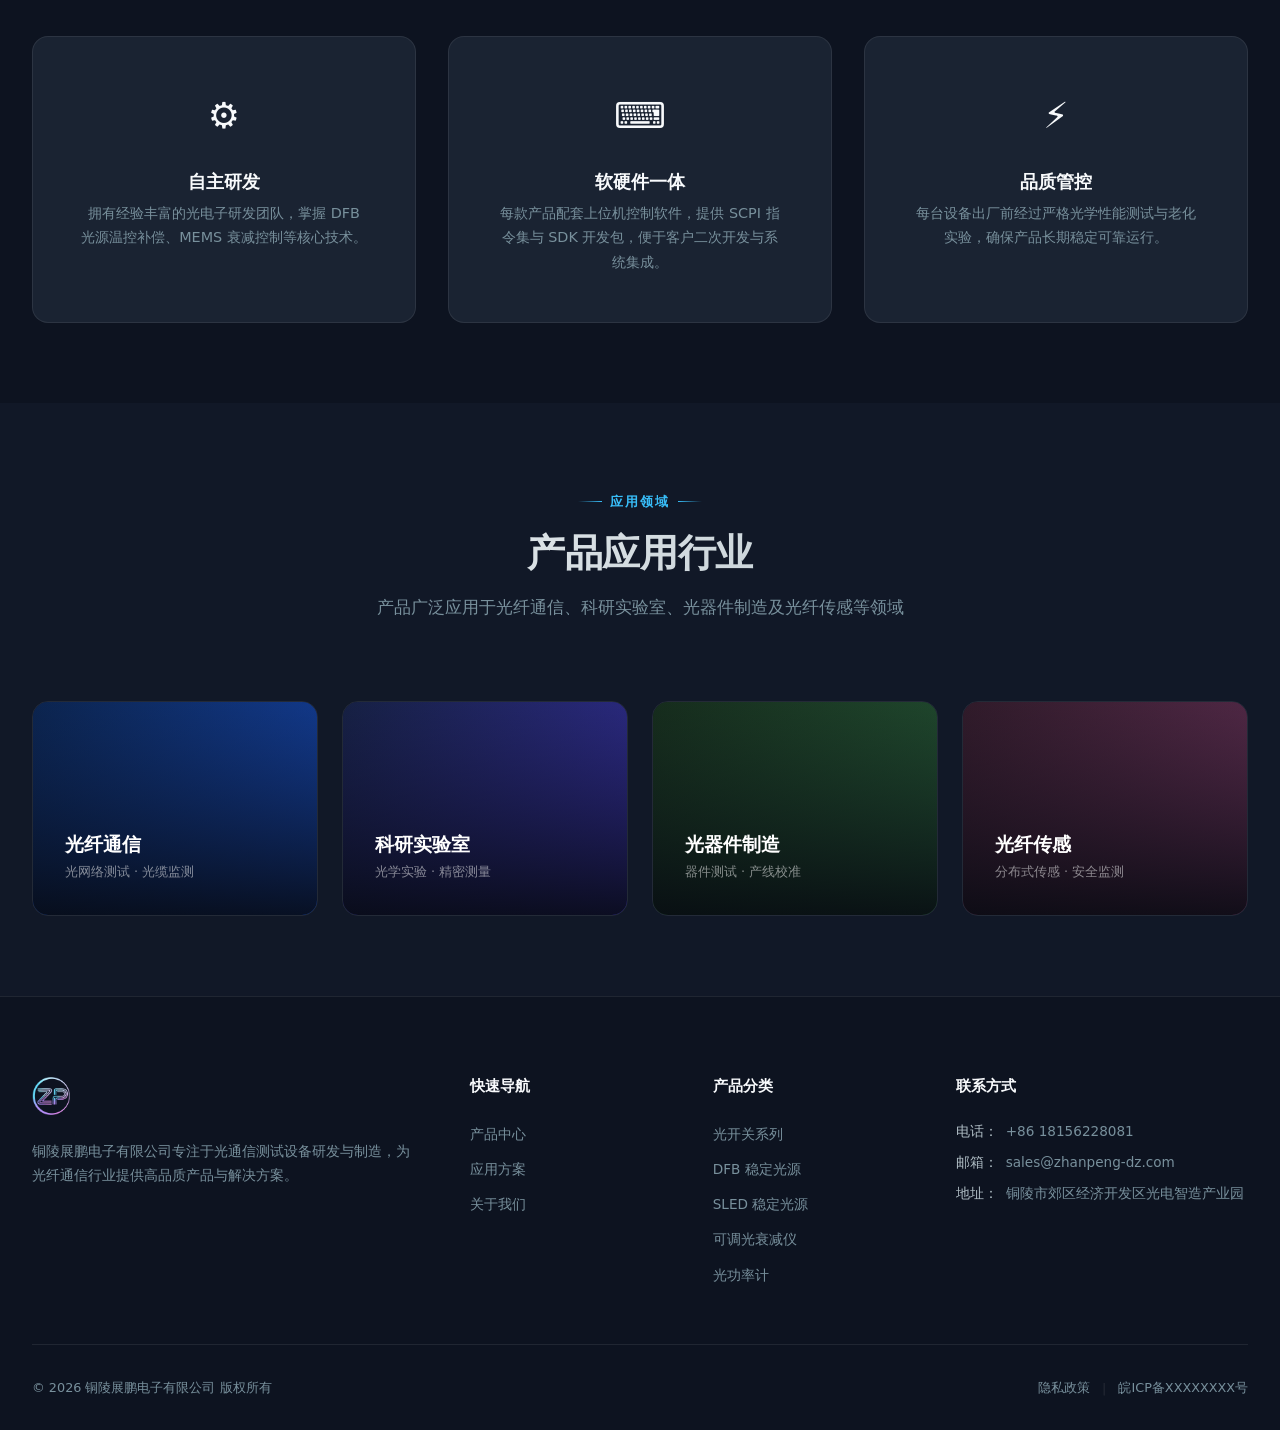
==== commit f7ab3e19: "全站更新联系电话：+86 18156228081" ====
--- a/index.html
+++ b/index.html
@@ -26,7 +26,7 @@
     <div class="header__actions">
       <span class="header__phone">
         <svg viewBox="0 0 24 24" fill="none" stroke="currentColor" stroke-width="2"><path d="M22 16.92v3a2 2 0 01-2.18 2 19.79 19.79 0 01-8.63-3.07 19.5 19.5 0 01-6-6 19.79 19.79 0 01-3.07-8.67A2 2 0 014.11 2h3a2 2 0 012 1.72c.127.96.361 1.903.7 2.81a2 2 0 01-.45 2.11L8.09 9.91a16 16 0 006 6l1.27-1.27a2 2 0 012.11-.45c.907.339 1.85.573 2.81.7A2 2 0 0122 16.92z"/></svg>
-        +86 18452069980
+        +86 18156228081
       </span>
       <button class="header__toggle" aria-label="菜单" aria-expanded="false"><span></span><span></span><span></span></button>
     </div>
@@ -296,7 +296,7 @@
       </div>
       <div class="footer__col">
         <h4 class="footer__col-title">联系方式</h4>
-        <div class="footer__contact-item"><strong>电话：</strong> +86 18452069980</div>
+        <div class="footer__contact-item"><strong>电话：</strong> +86 18156228081</div>
         <div class="footer__contact-item"><strong>邮箱：</strong> sales@zhanpeng-dz.com</div>
         <div class="footer__contact-item"><strong>地址：</strong> 铜陵市郊区经济开发区光电智造产业园</div>
       </div>
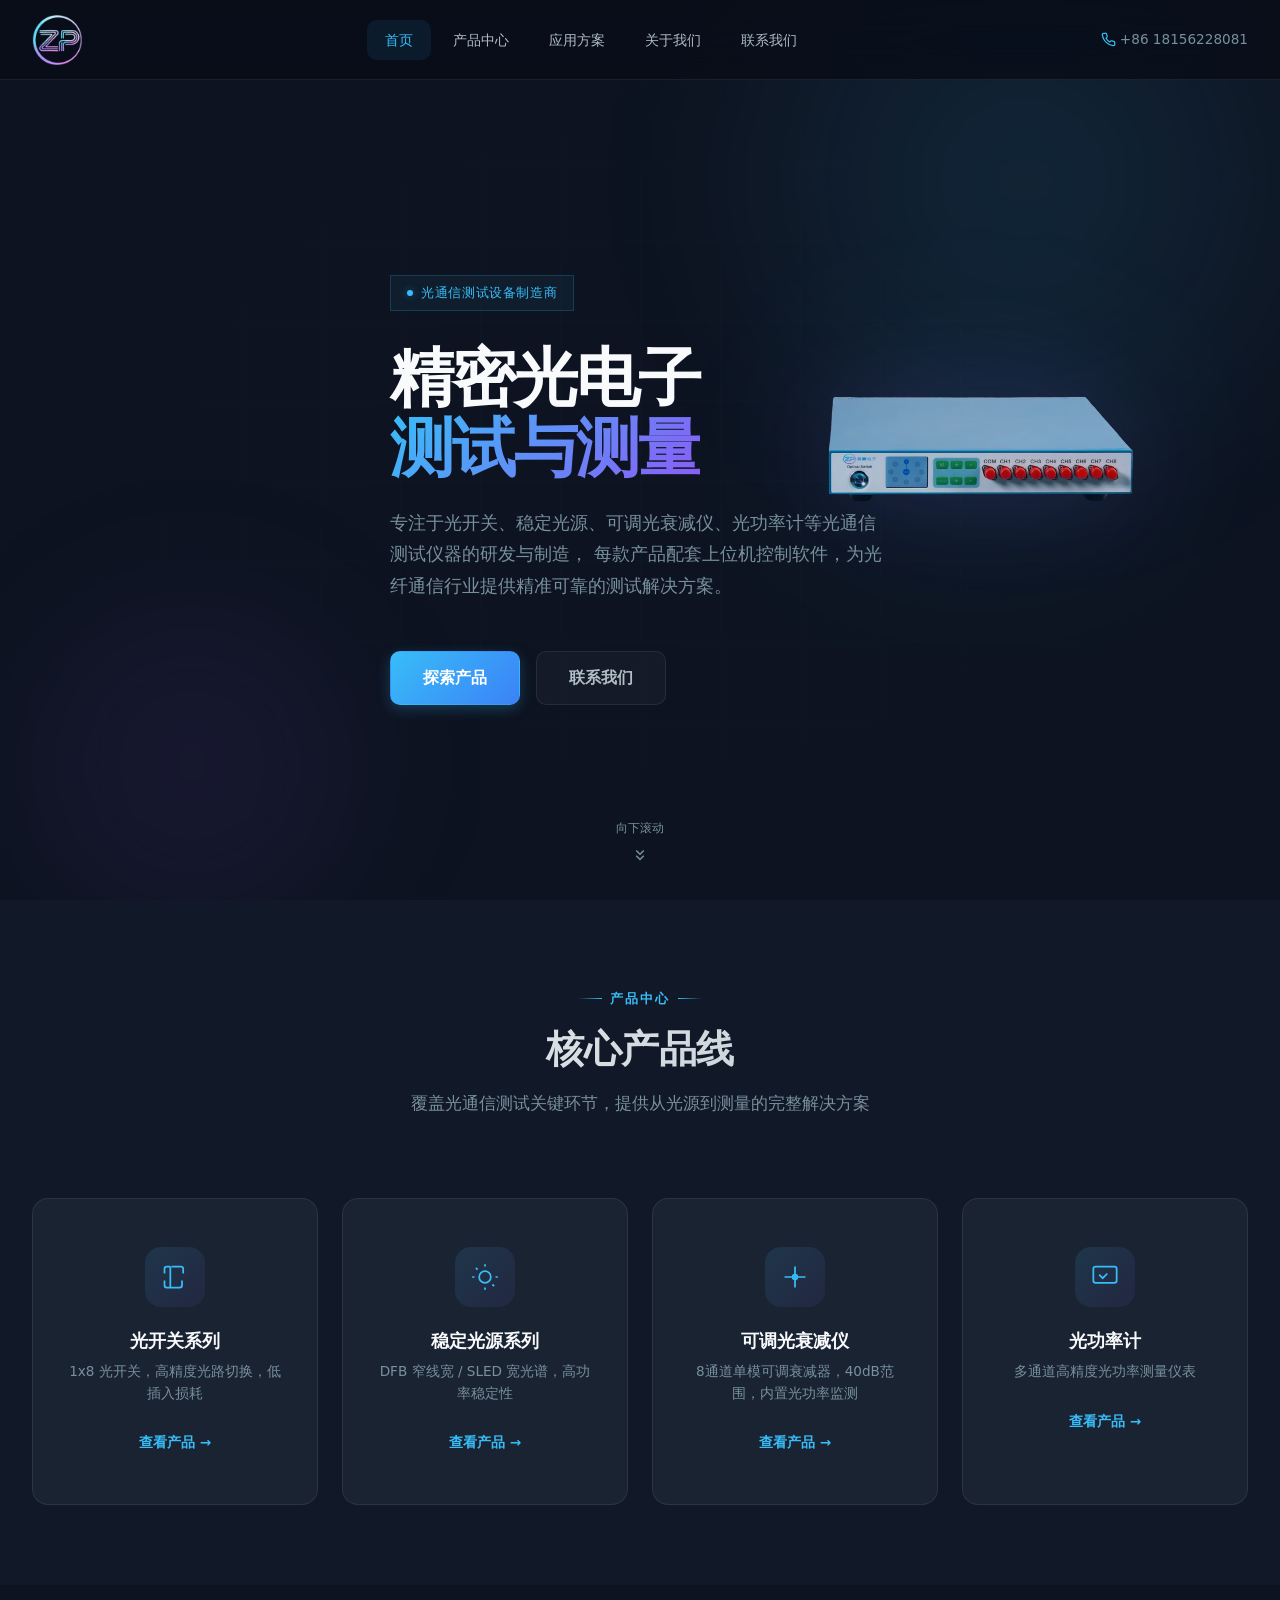
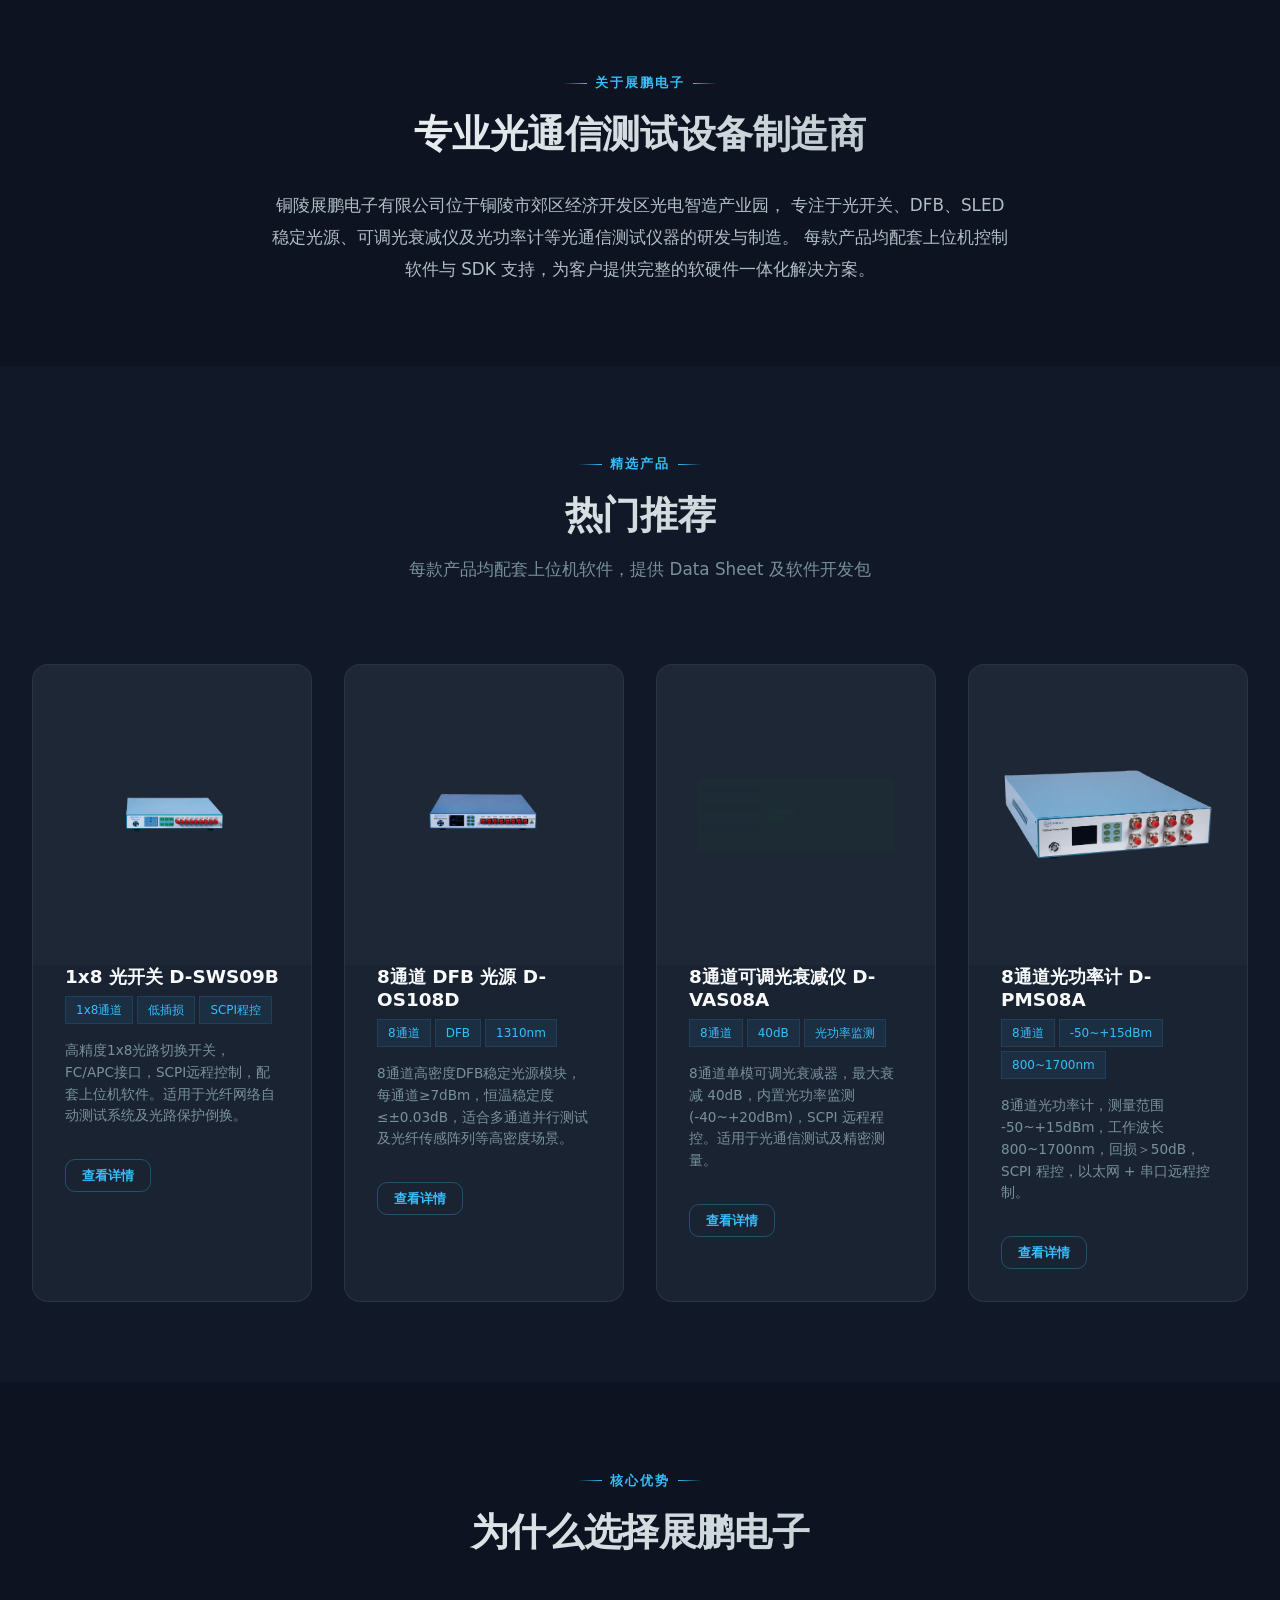
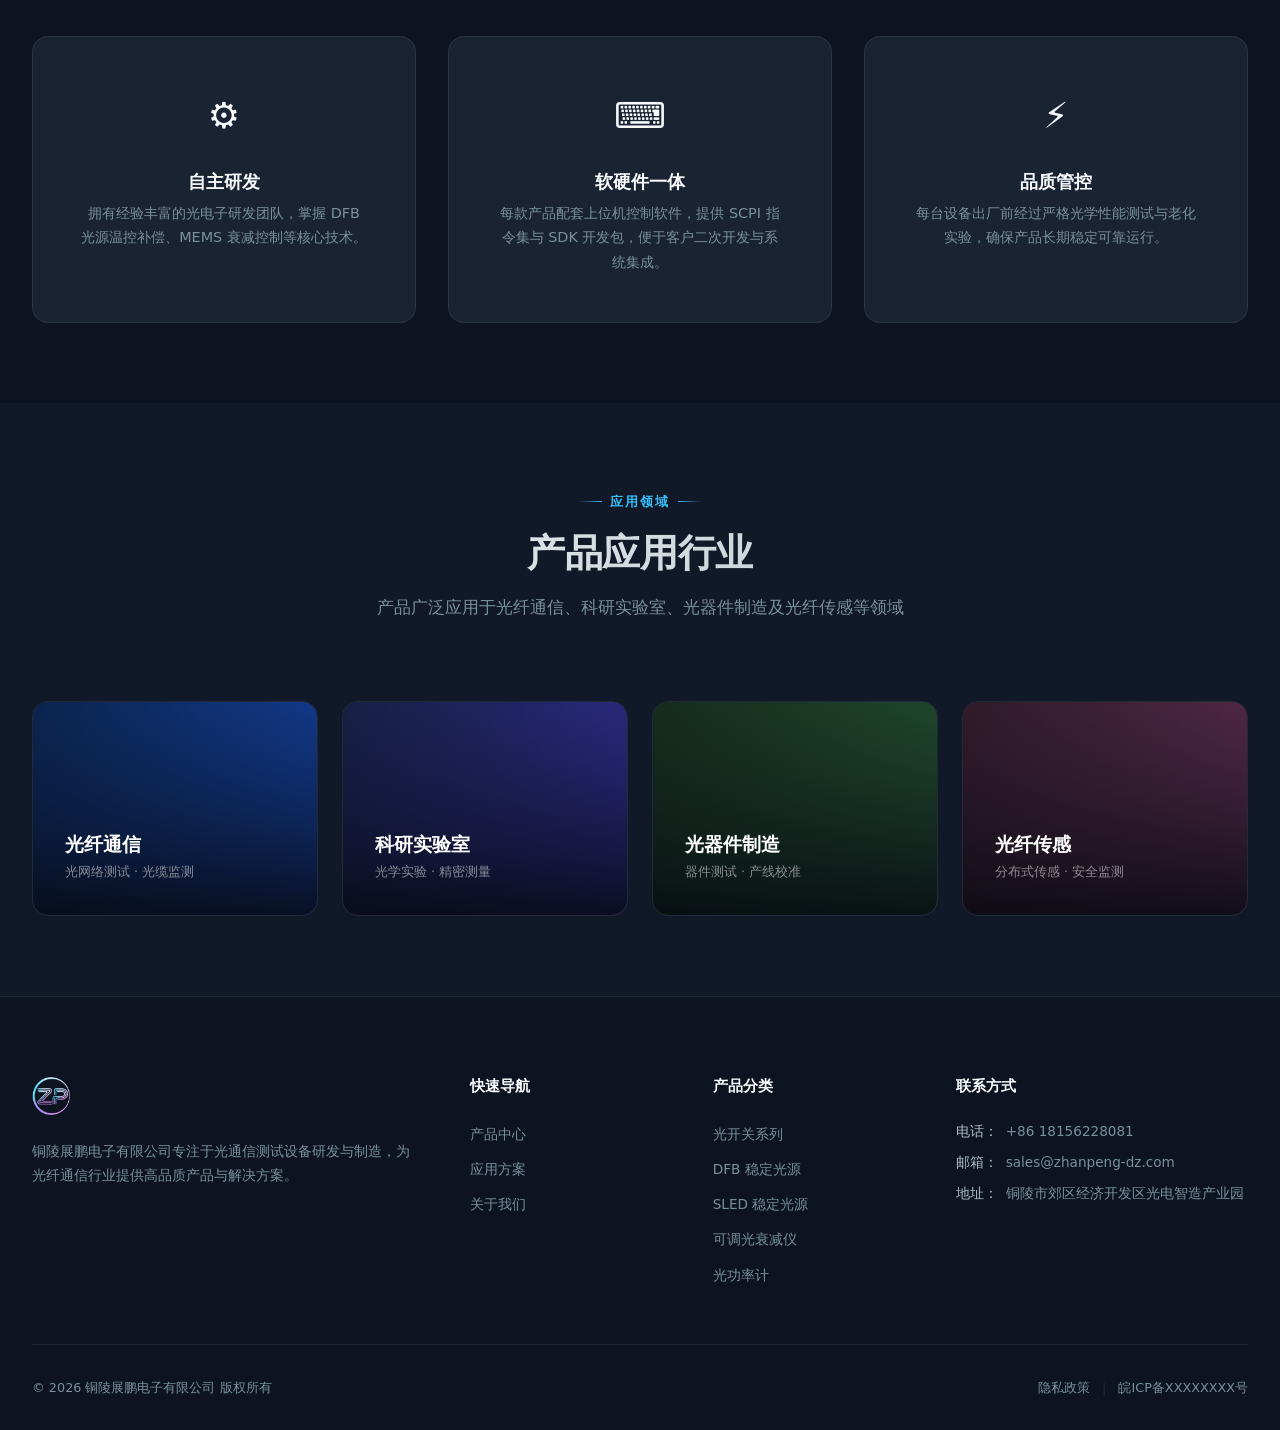
==== commit f8dc2206: "perf: 图片转 WebP + 原生懒加载 + favicon，引用体积降 90% - 14 张被引用图片转 WebP 并按展示尺寸缩放（5906px logo 缩到 512px）   引用体积 2" ====
--- a/index.html
+++ b/index.html
@@ -5,14 +5,18 @@
 <meta name="viewport" content="width=device-width, initial-scale=1.0">
 <meta name="description" content="铜陵展鹏电子有限公司 - 专业光通信测试设备制造商，提供光开关、稳定光源、可调光衰减仪、光功率计等光电子测试仪器。">
 <title>铜陵展鹏电子有限公司 - 光通信测试设备制造商</title>
+<link rel="icon" href="favicon.ico" sizes="any">
+<link rel="icon" type="image/png" sizes="32x32" href="assets/images/favicon-32.png">
+<link rel="apple-touch-icon" href="assets/images/apple-touch-icon.png">
 <link rel="stylesheet" href="assets/css/main.css">
+<link rel="preload" as="image" href="assets/images/products/D-SWS09B.webp" fetchpriority="high">
 </head>
 <body>
 
 <header class="header">
   <div class="container header__inner">
     <a href="index.html" class="header__logo">
-      <img src="assets/images/logo-icon.png" alt="ZP" class="header__logo-icon">
+      <img src="assets/images/logo-icon.webp" alt="ZP" class="header__logo-icon" width="256" height="256" fetchpriority="high" decoding="async">
     </a>
     <nav class="nav">
       <ul class="nav__list">
@@ -50,7 +54,7 @@
       </div>
     </div>
     <div class="hero__visual">
-      <img src="assets/images/products/D-SWS09B.png" alt="展鹏电子光开关产品">
+      <img src="assets/images/products/D-SWS09B.webp" alt="展鹏电子光开关产品" width="1200" height="496" fetchpriority="high" decoding="async">
     </div>
   </div>
   <div class="hero__scroll">
@@ -132,7 +136,7 @@
     <div class="product-highlights">
       <div class="product-card fade-in fade-in-delay-1">
         <div class="product-card__image">
-          <img src="assets/images/products/D-SWS09B.png" alt="1x8光开关 D-SWS09B">
+          <img src="assets/images/products/D-SWS09B.webp" alt="1x8光开关 D-SWS09B" width="1200" height="496" loading="lazy" decoding="async">
         </div>
         <div class="product-card__body">
           <h3 class="product-card__title">1x8 光开关 D-SWS09B</h3>
@@ -148,7 +152,7 @@
 
       <div class="product-card fade-in fade-in-delay-2">
         <div class="product-card__image">
-          <img src="assets/images/products/D-OS108D.png" alt="8通道稳定光源 D-OS108D">
+          <img src="assets/images/products/D-OS108D.webp" alt="8通道稳定光源 D-OS108D" width="1200" height="560" loading="lazy" decoding="async">
         </div>
         <div class="product-card__body">
           <h3 class="product-card__title">8通道 DFB 光源 D-OS108D</h3>
@@ -164,7 +168,7 @@
 
       <div class="product-card fade-in fade-in-delay-3">
         <div class="product-card__image">
-          <img src="assets/images/products/D-VAS08A.png" alt="可调光衰减仪 D-VAS08A">
+          <img src="assets/images/products/D-VAS08A.webp" alt="可调光衰减仪 D-VAS08A" width="1200" height="500" loading="lazy" decoding="async">
         </div>
         <div class="product-card__body">
           <h3 class="product-card__title">8通道可调光衰减仪 D-VAS08A</h3>
@@ -180,7 +184,7 @@
 
       <div class="product-card fade-in fade-in-delay-1">
         <div class="product-card__image">
-          <img src="assets/images/products/D-PMS08A.png" alt="光功率计 D-PMS08A">
+          <img src="assets/images/products/D-PMS08A.webp" alt="光功率计 D-PMS08A" width="1200" height="530" loading="lazy" decoding="async">
         </div>
         <div class="product-card__body">
           <h3 class="product-card__title">8通道光功率计 D-PMS08A</h3>
@@ -273,7 +277,7 @@
   <div class="container">
     <div class="footer__grid">
       <div class="footer__col">
-        <h4 class="footer__col-title"><img src="assets/images/logo-icon.png" alt="ZP" style="height:38px;width:auto;"></h4>
+        <h4 class="footer__col-title"><img src="assets/images/logo-icon.webp" alt="ZP" style="height:38px;width:auto;" width="256" height="256" loading="lazy" decoding="async"></h4>
         <p class="footer__about">铜陵展鹏电子有限公司专注于光通信测试设备研发与制造，为光纤通信行业提供高品质产品与解决方案。</p>
       </div>
       <div class="footer__col">
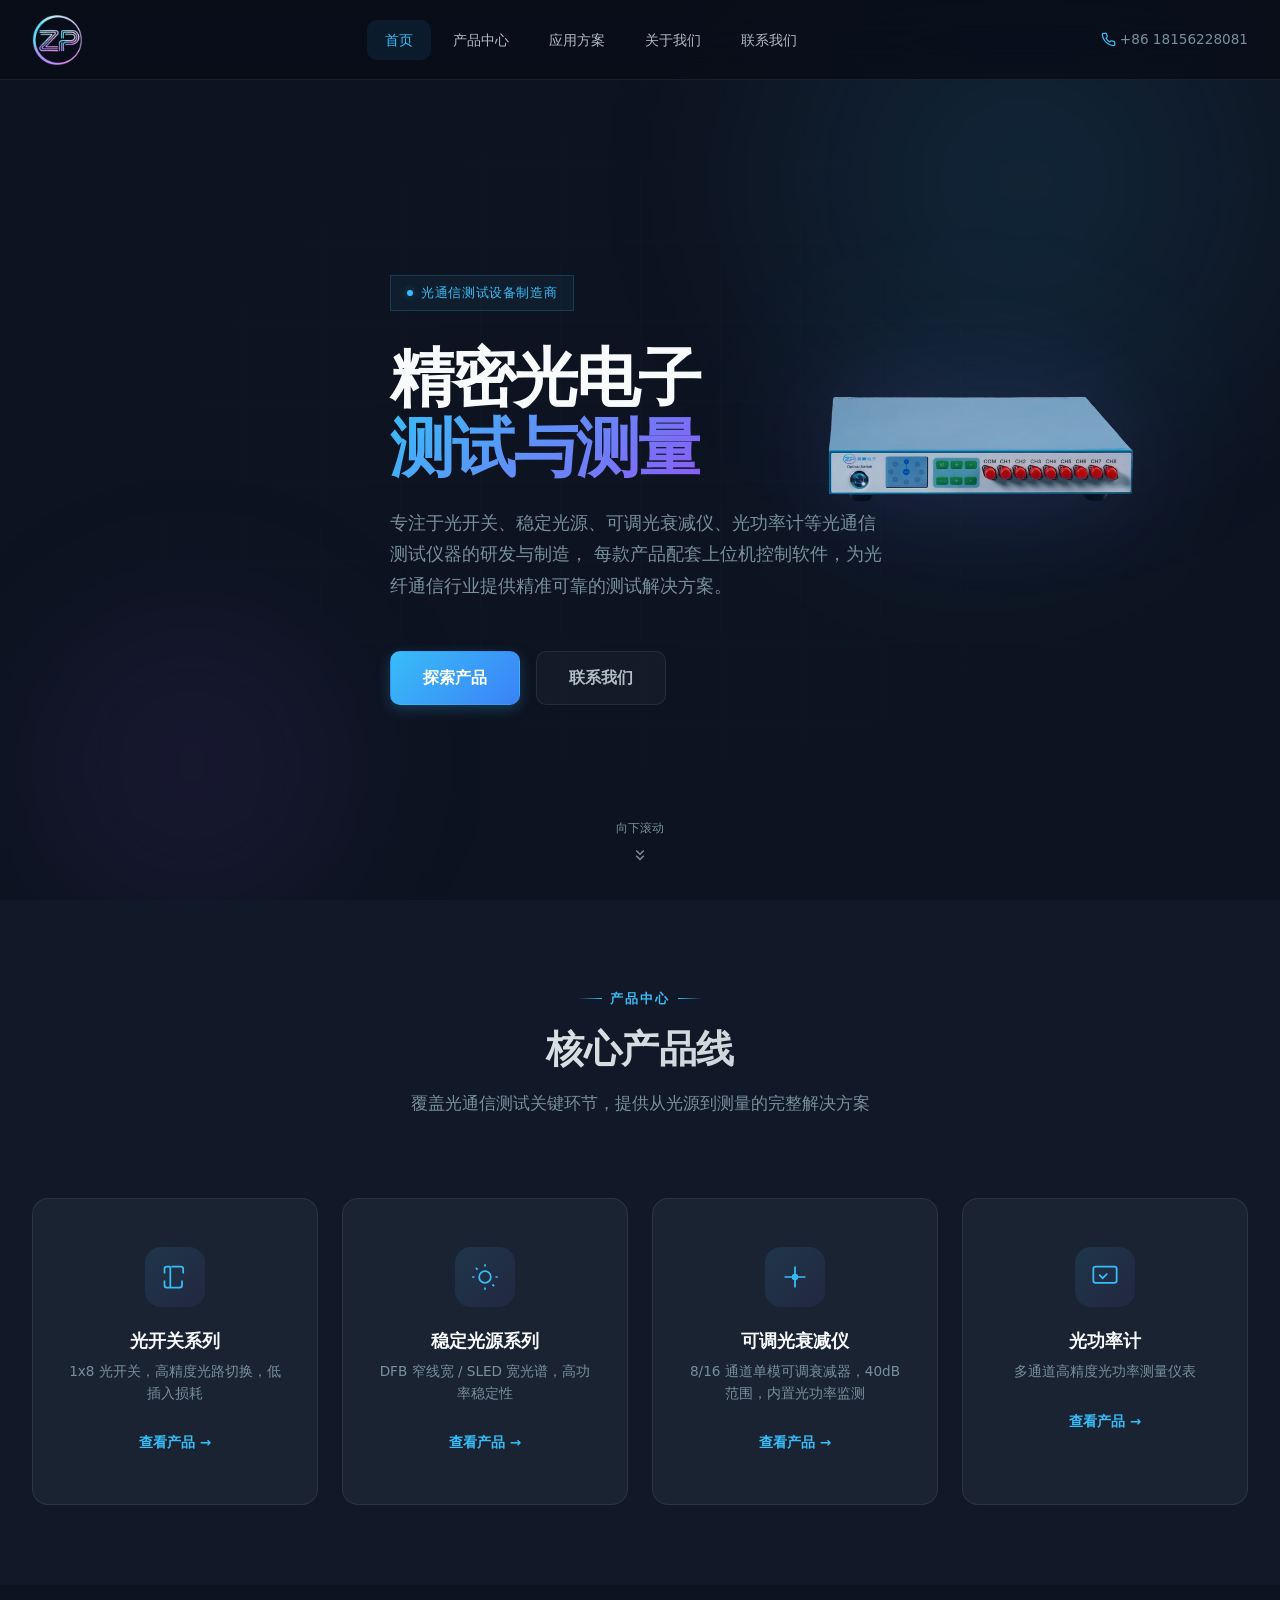
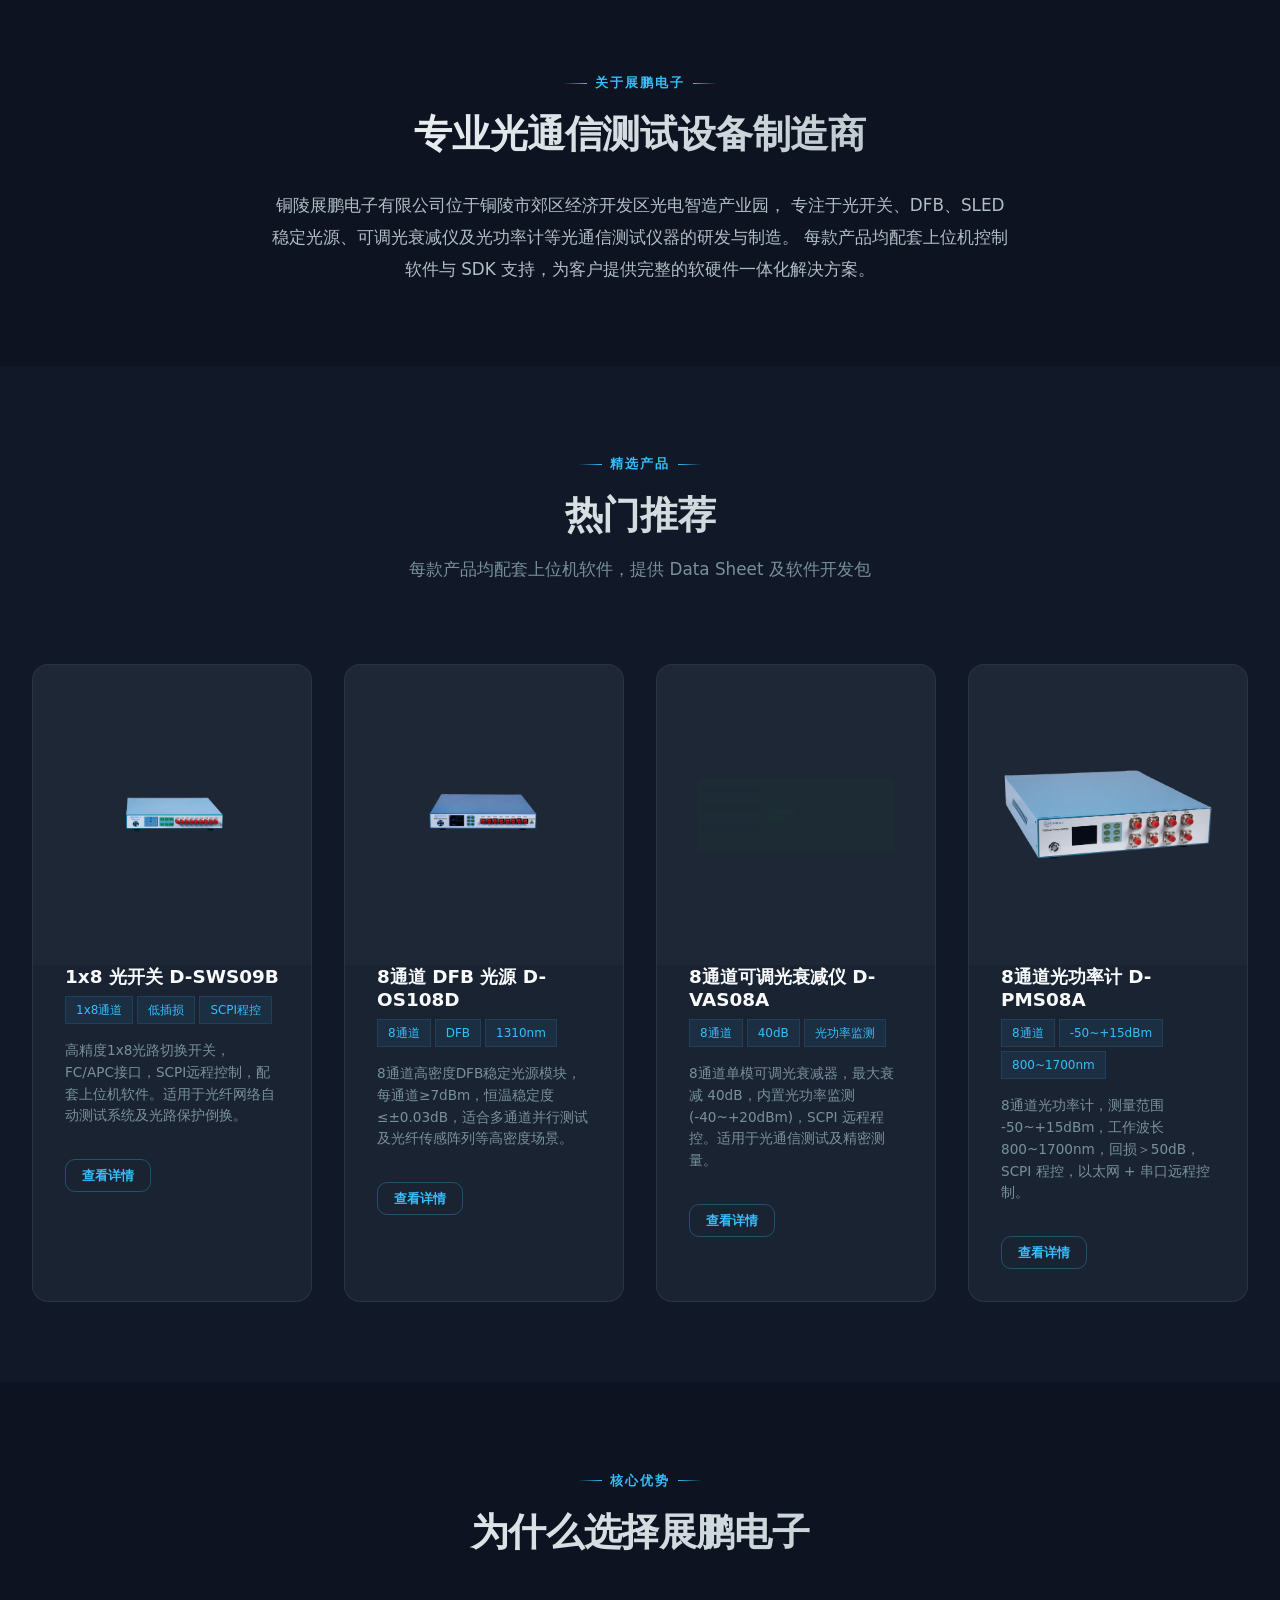
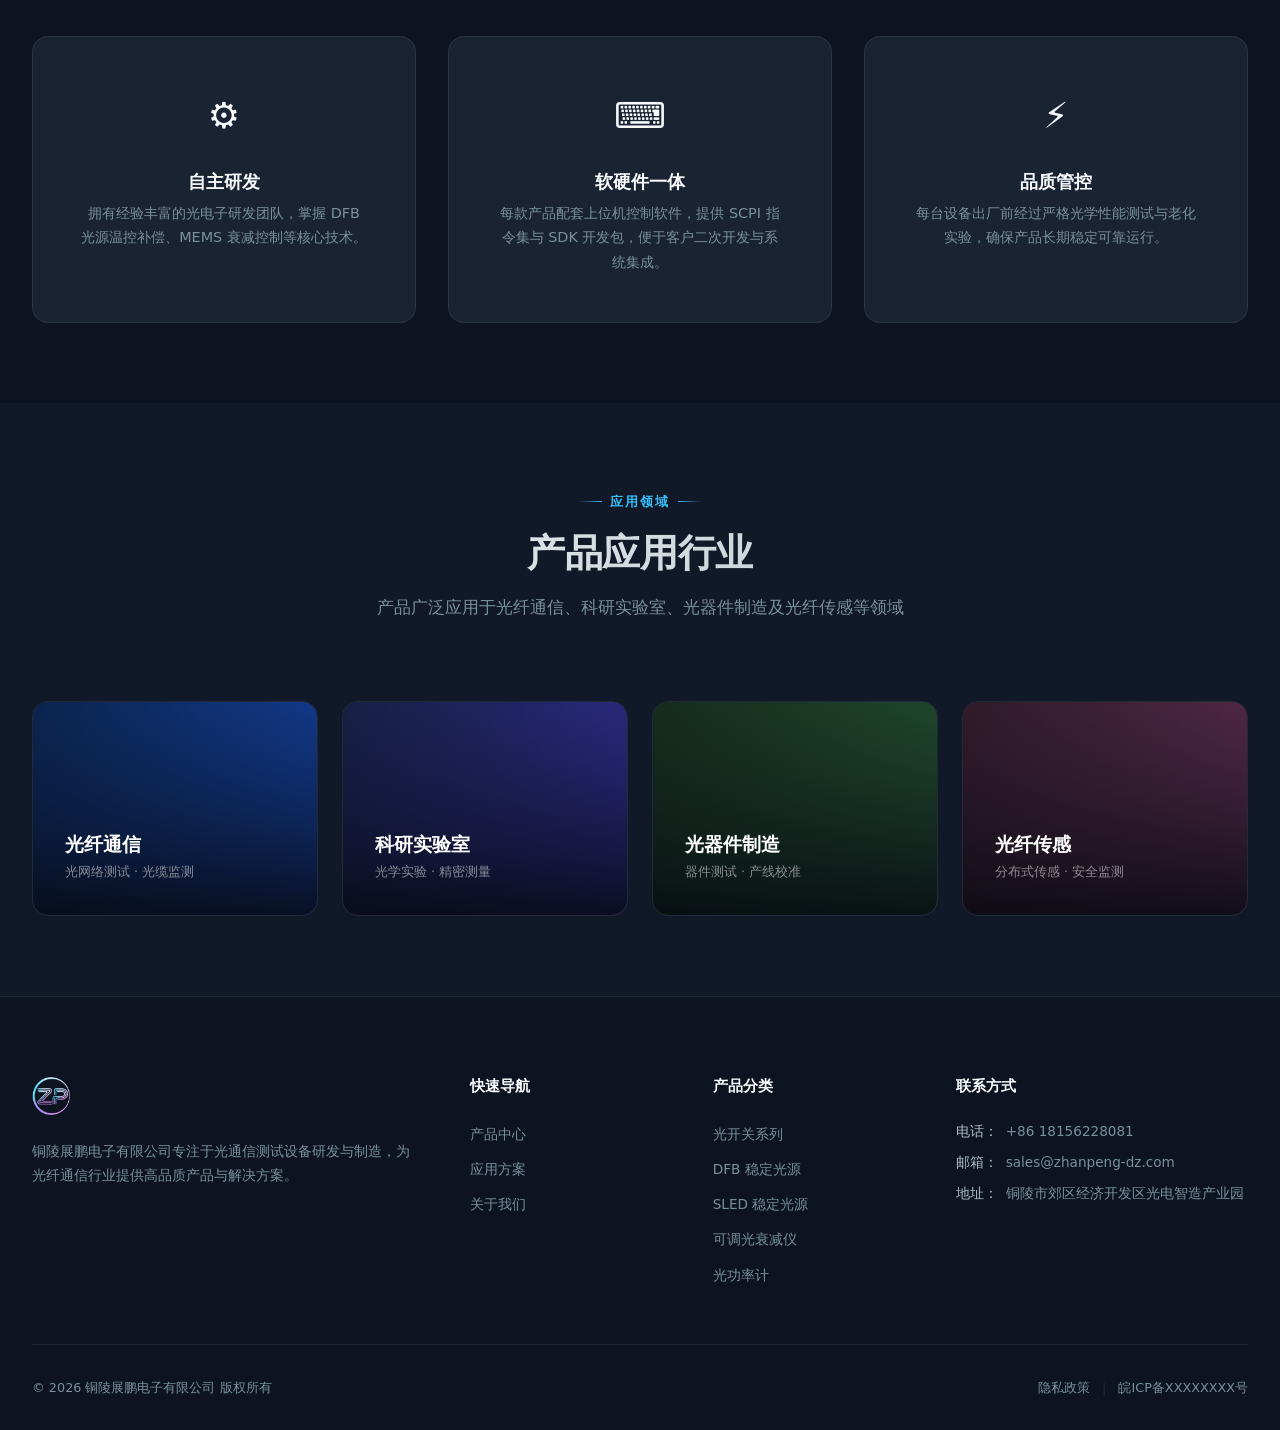
==== commit 08ecde49: "新增 D-VAS16A 16通道单模可调光衰减仪 - 产品中心新增 D-VAS16A 卡片（真实设备图 WebP），三个型号卡片直达对应详情锚点 - VOA 详情页新增 D-VAS16A 产品区块、资" ====
--- a/index.html
+++ b/index.html
@@ -94,7 +94,7 @@
           <svg width="28" height="28" viewBox="0 0 24 24" fill="none" stroke="currentColor" stroke-width="1.5"><path d="M12 3v18M3 12h18"/><circle cx="12" cy="12" r="2"/></svg>
         </div>
         <h3 class="category-card__title">可调光衰减仪</h3>
-        <p class="category-card__desc">8通道单模可调衰减器，40dB范围，内置光功率监测</p>
+        <p class="category-card__desc">8/16 通道单模可调衰减器，40dB范围，内置光功率监测</p>
         <span class="category-card__link">查看产品 &rarr;</span>
       </a>
       <a href="products.html#opm" class="category-card fade-in fade-in-delay-1">
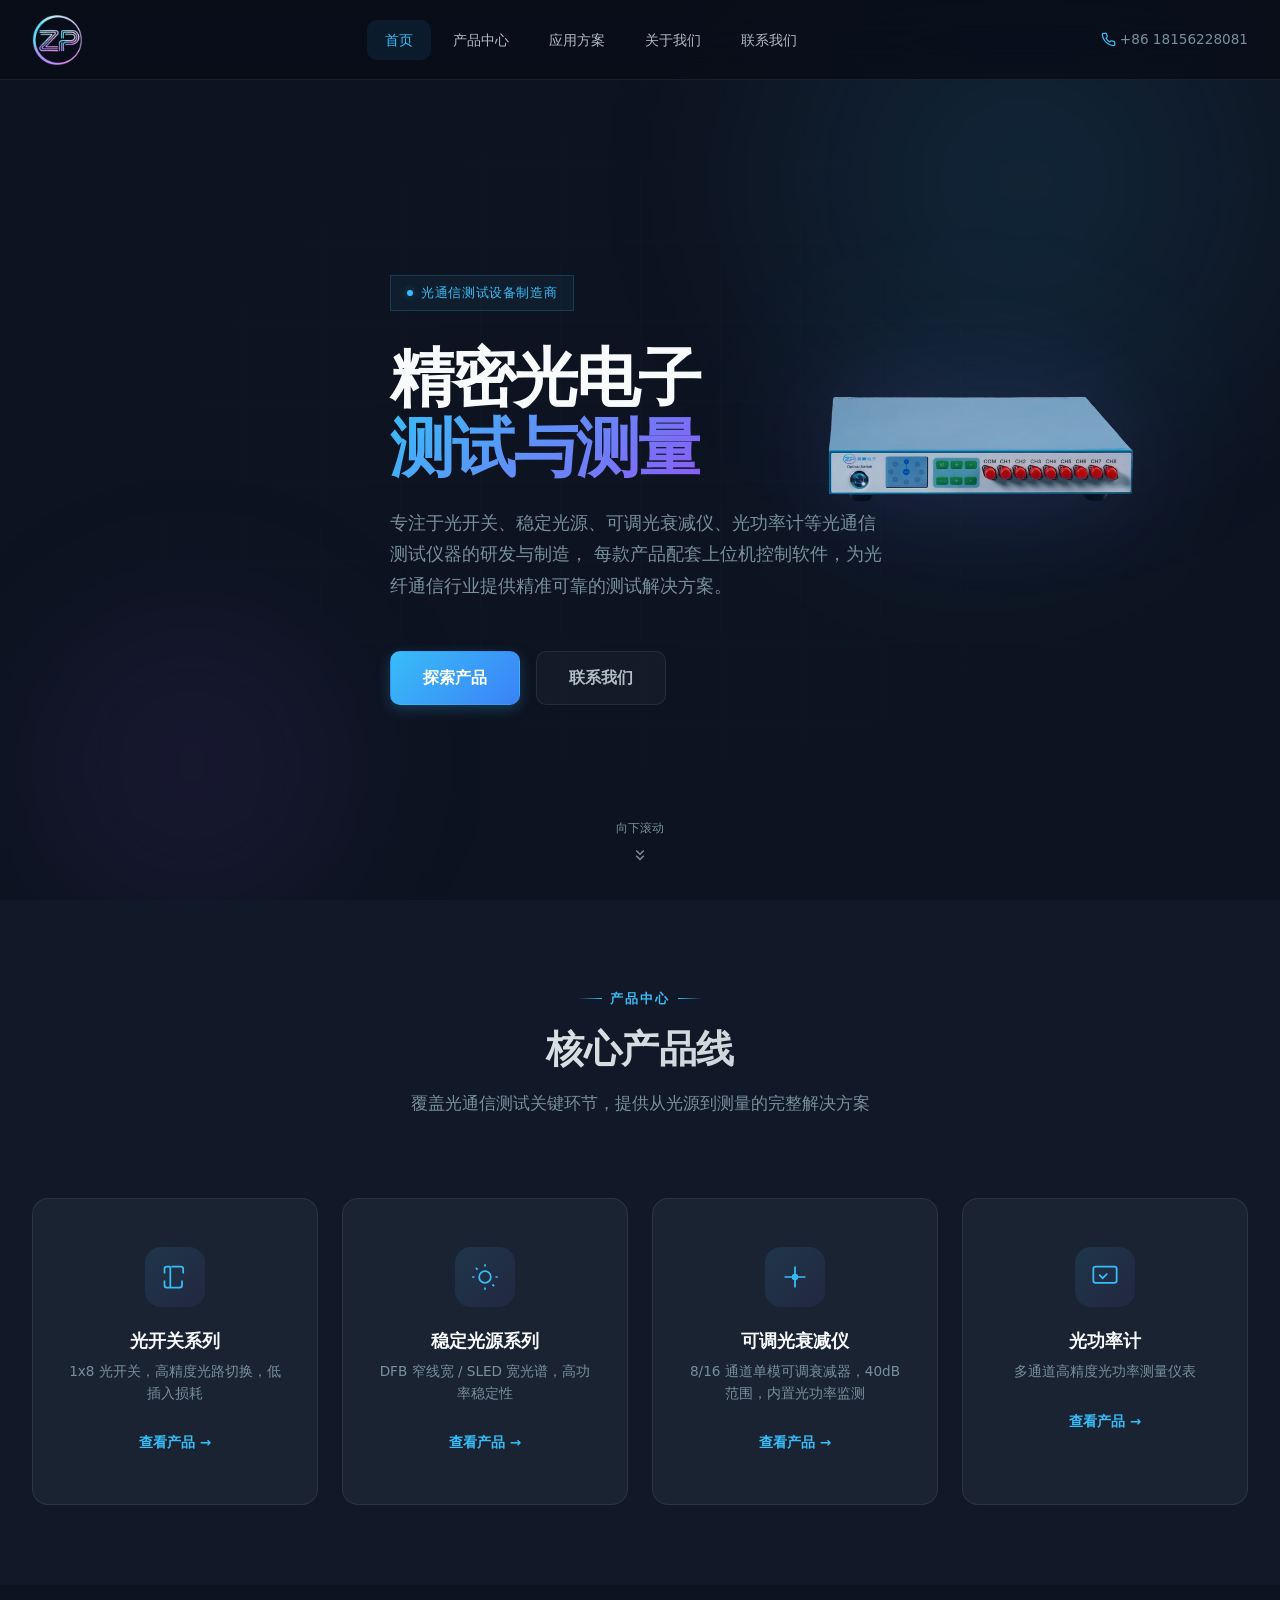
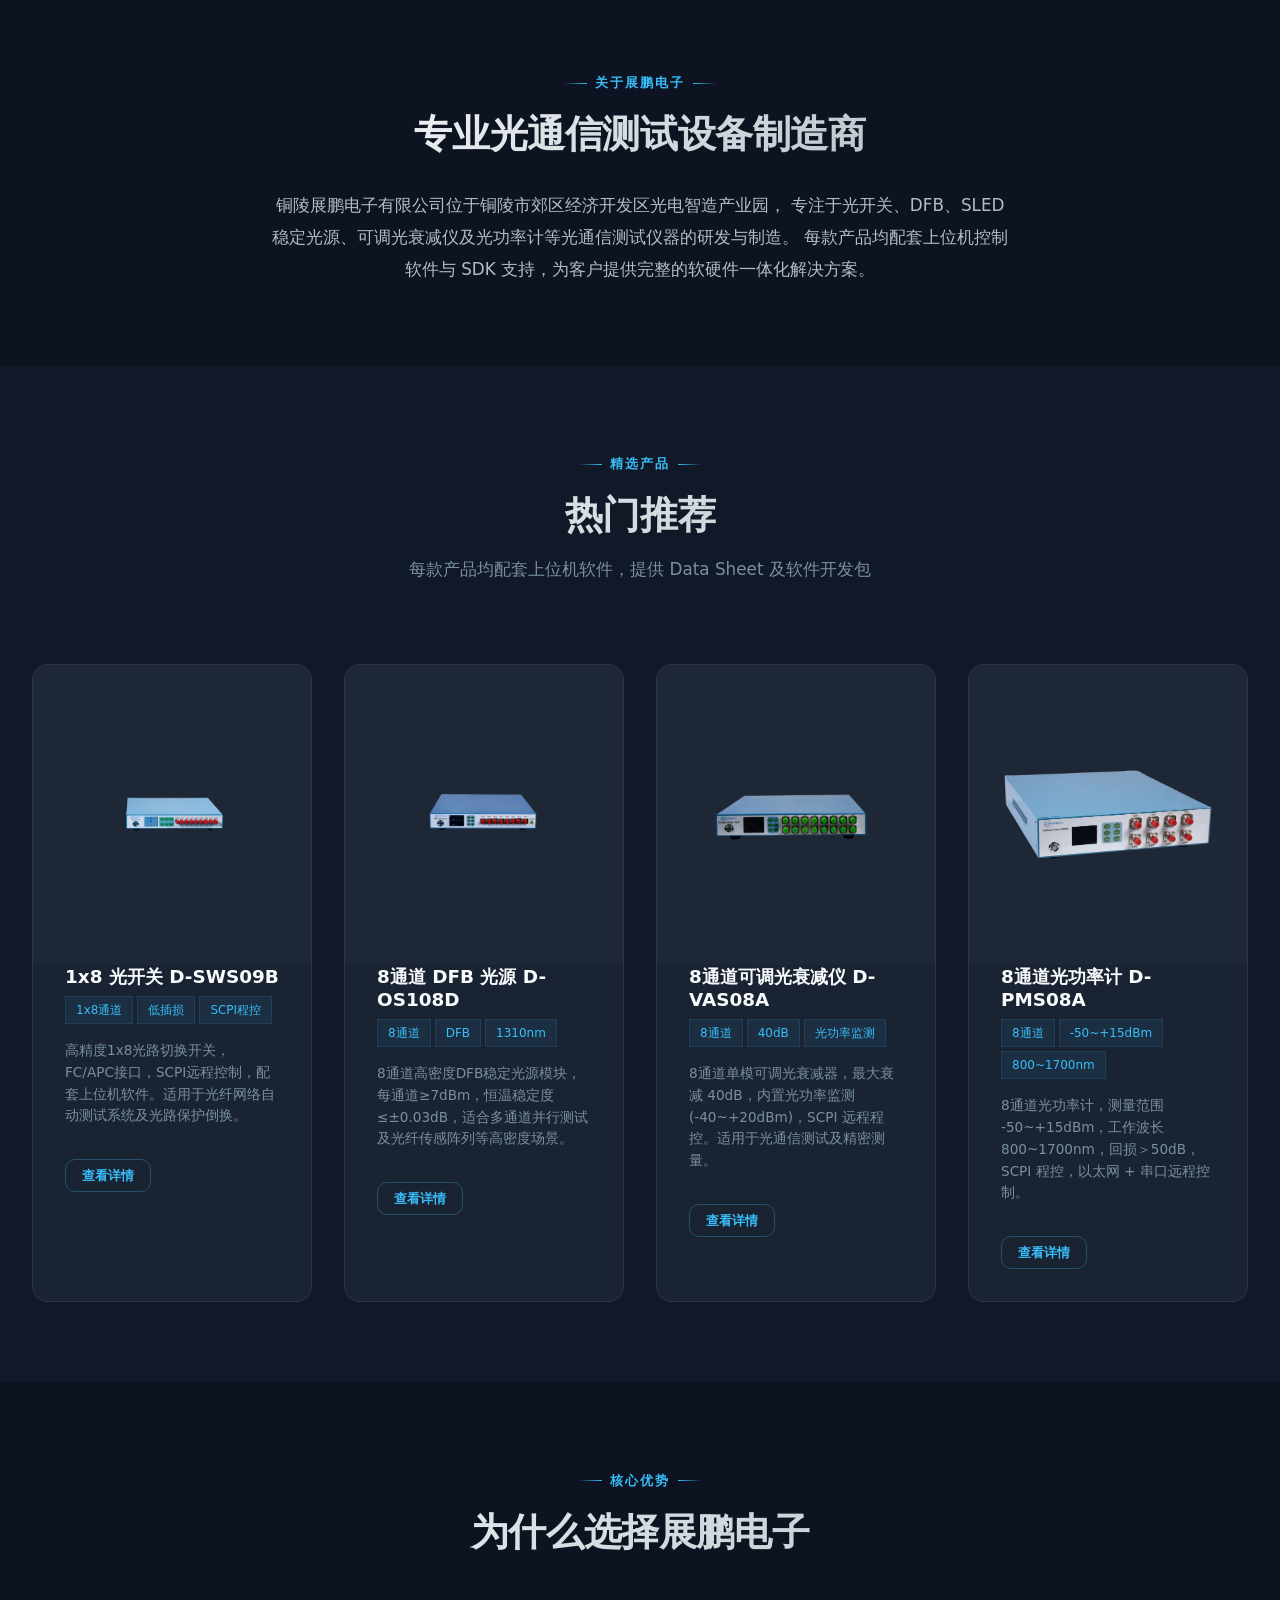
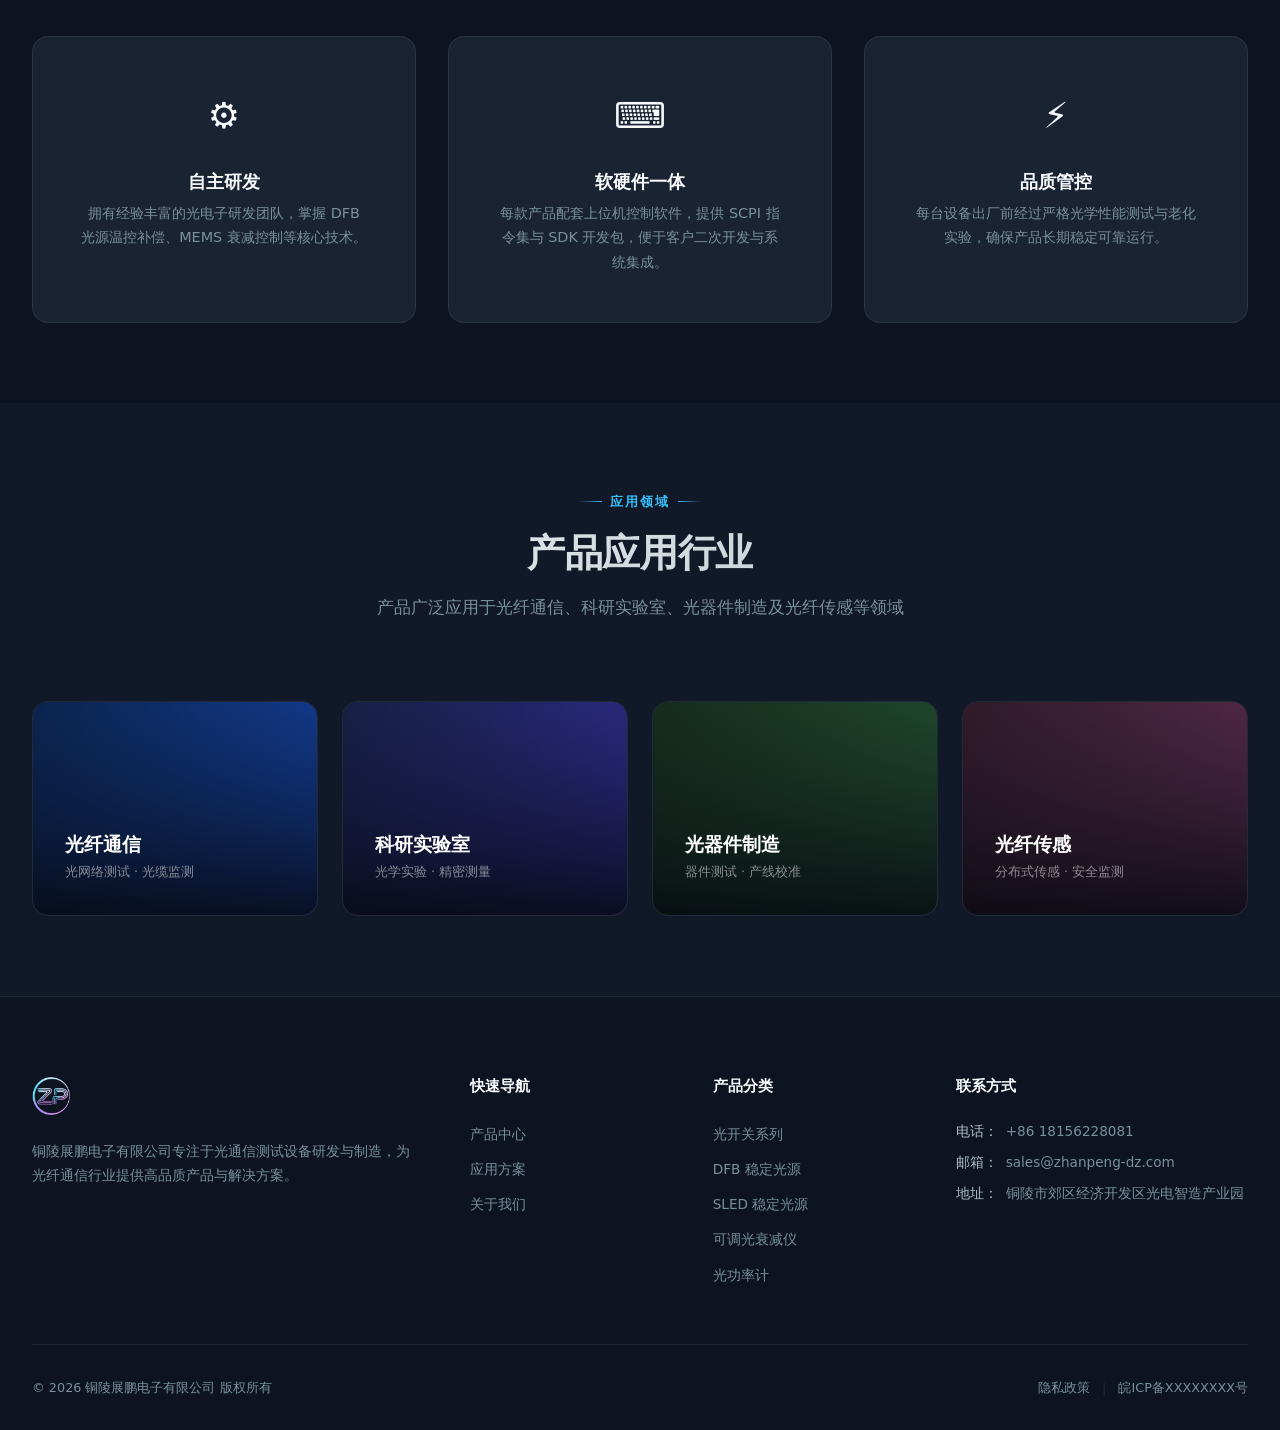
==== commit 9c0f8126: "更新 D-VAS08A/B 为 8CH 真实设备图 - 用本地 8CH VOA 设备图替换原占位卡片图，白底抠成透明 WebP（1200x488） - 首页/产品中心/详情页共 5 处引用同步 hei" ====
--- a/index.html
+++ b/index.html
@@ -168,7 +168,7 @@
 
       <div class="product-card fade-in fade-in-delay-3">
         <div class="product-card__image">
-          <img src="assets/images/products/D-VAS08A.webp" alt="可调光衰减仪 D-VAS08A" width="1200" height="500" loading="lazy" decoding="async">
+          <img src="assets/images/products/D-VAS08A.webp?v=2" alt="可调光衰减仪 D-VAS08A" width="1200" height="488" loading="lazy" decoding="async">
         </div>
         <div class="product-card__body">
           <h3 class="product-card__title">8通道可调光衰减仪 D-VAS08A</h3>
